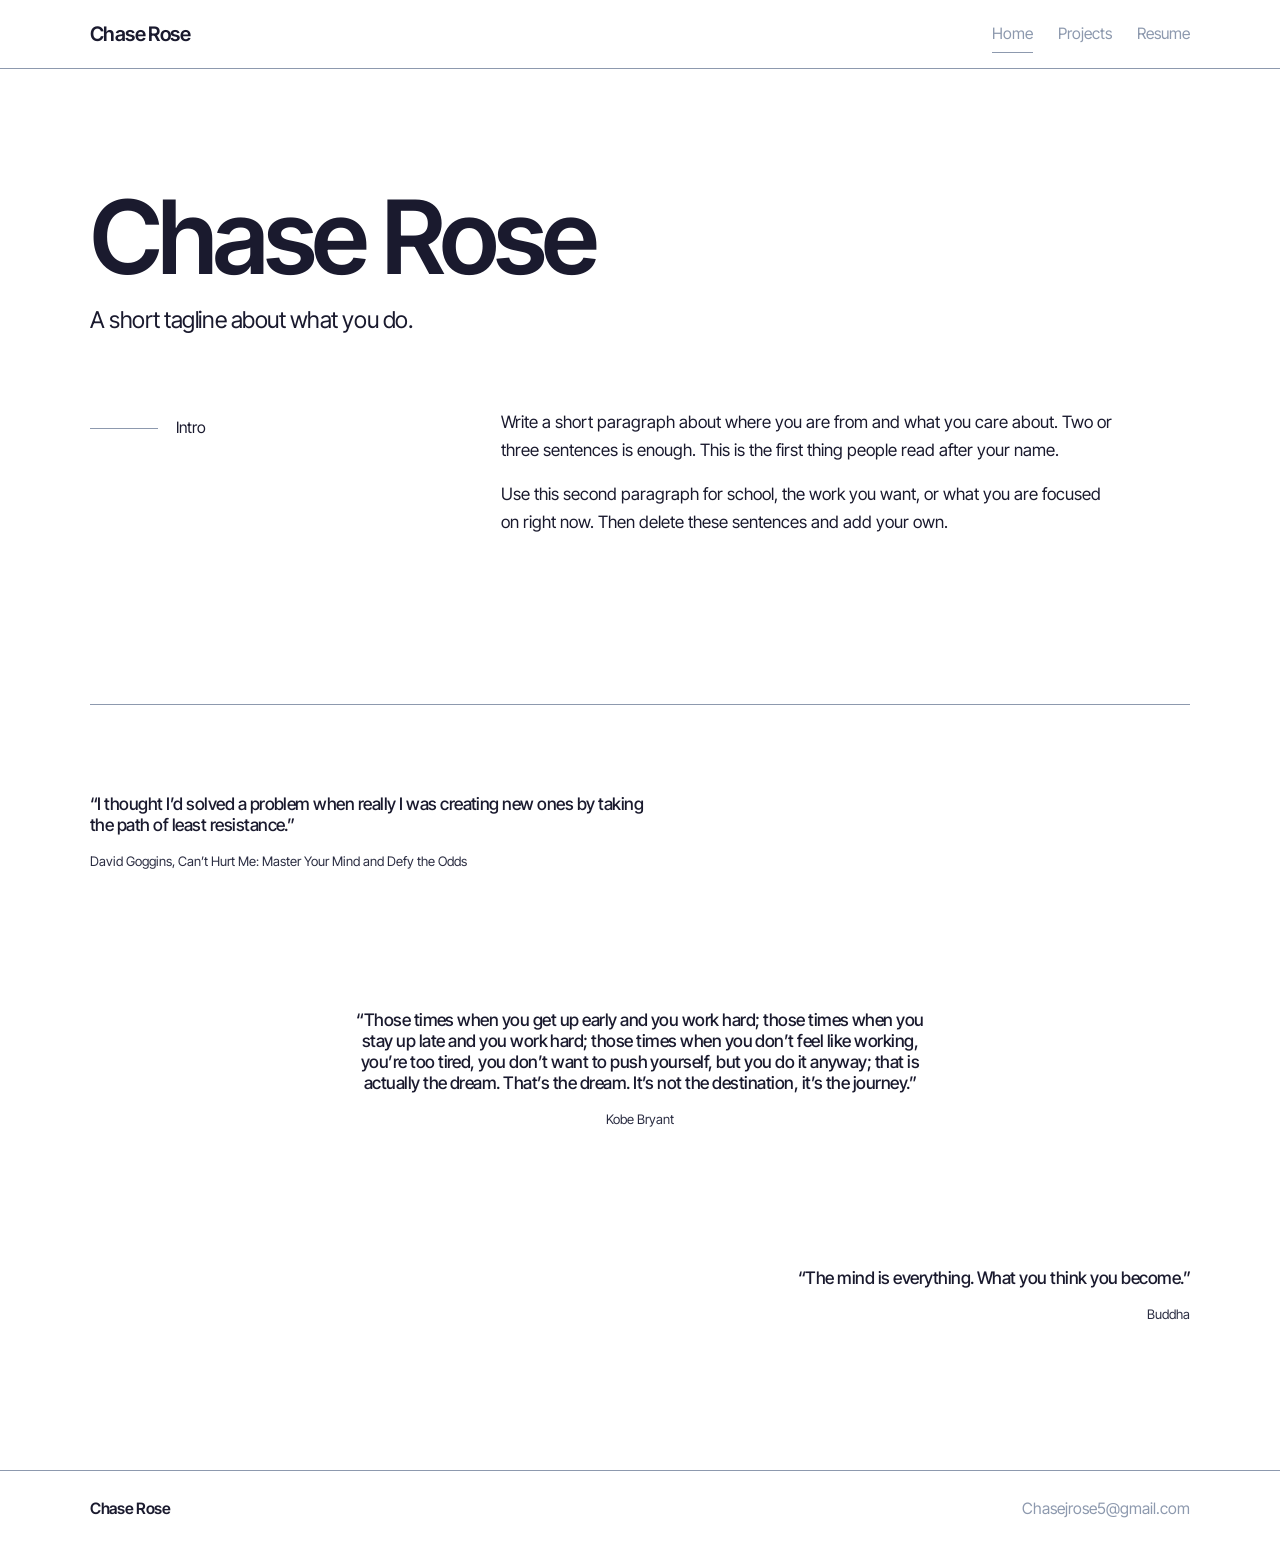
==== index.html @ 449fd2c5 "Initial portfolio site" ====
<!DOCTYPE html>
<html lang="en">
<head>
  <meta charset="UTF-8">
  <meta name="viewport" content="width=device-width, initial-scale=1">
  <title>Chase Rose</title>
  <meta name="description" content="Personal portfolio of Chase Rose. Introduction, projects, and resume.">
  <meta name="theme-color" content="#FFFFFF">
  <link rel="icon" href="favicon.svg" type="image/svg+xml">
  <link rel="preconnect" href="https://fonts.googleapis.com">
  <link rel="preconnect" href="https://fonts.gstatic.com" crossorigin>
  <link href="https://fonts.googleapis.com/css2?family=Inter+Tight:ital,wght@0,400;0,500;0,600;1,400;1,500&display=swap" rel="stylesheet">
  <link rel="stylesheet" href="css/styles.css">
  <script>
    if (window.matchMedia("(prefers-reduced-motion: no-preference)").matches) {
      document.documentElement.classList.add("js");
    }
  </script>
</head>
<body>
  <a class="skip" href="#main">Skip to content</a>

  <!-- EDIT: name (also in the footer and the <title>) and email -->
  <header class="site-header">
    <div class="header-inner wrap">
      <a class="brand" href="index.html">Chase Rose</a>
      <input class="nav-check" type="checkbox" id="nav-toggle">
      <label class="nav-toggle" for="nav-toggle" aria-expanded="false">
        <span class="sr-only">Menu</span>
        <span class="bars" aria-hidden="true"></span>
      </label>
      <nav class="site-nav" aria-label="Primary">
        <ul class="nav-links">
          <li><a href="index.html" aria-current="page">Home</a></li>
          <li><a href="projects.html">Projects</a></li>
          <li><a href="resume.html">Resume</a></li>
        </ul>
      </nav>
    </div>
  </header>

  <main id="main">
    <div class="wrap">
      <section class="hero">
        <!-- EDIT: name -->
        <h1 class="rise">Chase Rose</h1>
        <!-- EDIT: tagline -->
        <p class="tagline rise d1">A short tagline about what you do.</p>
      </section>

      <section class="intro" aria-labelledby="intro-label">
        <div class="intro-kicker reveal">
          <span class="rule" aria-hidden="true"></span>
          <span id="intro-label">Intro</span>
        </div>
        <div class="intro-copy stagger">
          <!-- EDIT: bio -->
          <p class="reveal">Write a short paragraph about where you are from and what you care about. Two or three sentences is enough. This is the first thing people read after your name.</p>
          <p class="reveal">Use this second paragraph for school, the work you want, or what you are focused on right now. Then delete these sentences and add your own.</p>
        </div>
      </section>

      <!-- EDIT: quotes and attributions -->
      <section class="quotes stagger" aria-label="Quotes">
        <figure class="quote reveal">
          <blockquote>
            <p>&ldquo;I thought I&rsquo;d solved a problem when really I was creating new ones by taking the path of least resistance.&rdquo;</p>
          </blockquote>
          <figcaption>David Goggins, Can&rsquo;t Hurt Me: Master Your Mind and Defy the Odds</figcaption>
        </figure>
        <figure class="quote reveal">
          <blockquote>
            <p>&ldquo;Those times when you get up early and you work hard; those times when you stay up late and you work hard; those times when you don&rsquo;t feel like working, you&rsquo;re too tired, you don&rsquo;t want to push yourself, but you do it anyway; that is actually the dream. That&rsquo;s the dream. It&rsquo;s not the destination, it&rsquo;s the journey.&rdquo;</p>
          </blockquote>
          <figcaption>Kobe Bryant</figcaption>
        </figure>
        <figure class="quote reveal">
          <blockquote>
            <p>&ldquo;The mind is everything. What you think you become.&rdquo;</p>
          </blockquote>
          <figcaption>Buddha</figcaption>
        </figure>
      </section>
    </div>
  </main>

  <footer class="site-footer">
    <div class="wrap footer-inner">
      <!-- EDIT: name and email -->
      <p class="footer-name">Chase Rose</p>
      <a href="mailto:Chasejrose5@gmail.com">Chasejrose5@gmail.com</a>
    </div>
  </footer>

  <script src="js/main.js"></script>
</body>
</html>
---- css/styles.css ----
/* ============================================================
   Portfolio styles
   Colors, type, and motion live in :root.
   ============================================================ */

:root {
  --bg: #FFFFFF;
  --bg-elevated: #FFFFFF;
  --text: #1A1A2E;
  --muted: #2B2D42;
  --accent: #8D99AE;
  --accent-hover: #8D99AE;
  --line: #8D99AE;
  --btn-hover-bg: #8D99AE;
  --btn-hover-text: #FFFFFF;
  --ease: cubic-bezier(0.22, 1, 0.36, 1);
  --header: 4.25rem;
  --measure: 62ch;
  --max: 1100px;
  color-scheme: light;
}

*,
*::before,
*::after {
  box-sizing: border-box;
}

html {
  scroll-behavior: smooth;
  background: #FFFFFF;
  color: #1A1A2E;
}

body {
  margin: 0;
  min-height: 100vh;
  display: flex;
  flex-direction: column;
  background: #FFFFFF;
  color: #1A1A2E;
  font-family: "Inter Tight", Inter, "Segoe UI", system-ui, sans-serif;
  font-size: 1.0625rem;
  line-height: 1.65;
  text-rendering: optimizeLegibility;
  -webkit-font-smoothing: antialiased;
}

main {
  flex: 1;
}

h1,
h2,
h3,
p,
ul,
figure,
blockquote {
  margin: 0;
}

h1,
h2,
h3,
p,
li {
  color: #1A1A2E;
}

ul {
  padding: 0;
  list-style: none;
}

a {
  color: inherit;
}

img {
  max-width: 100%;
  display: block;
}

::selection {
  background: #8D99AE;
  color: #FFFFFF;
}

.skip {
  position: absolute;
  left: 1rem;
  top: -4rem;
  z-index: 50;
  padding: 0.5rem 0.75rem;
  background: #2B2D42;
  color: #FFFFFF;
  text-decoration: none;
}

.skip:focus {
  top: 0.75rem;
}

.sr-only {
  position: absolute;
  width: 1px;
  height: 1px;
  padding: 0;
  margin: -1px;
  overflow: hidden;
  clip: rect(0, 0, 0, 0);
  white-space: nowrap;
  border: 0;
}

.wrap {
  width: min(var(--max), calc(100% - 2rem));
  margin-inline: auto;
}

/* Header
   ------------------------------------------------------------ */

.site-header {
  position: sticky;
  top: 0;
  z-index: 30;
  background: #FFFFFF;
  border-bottom: 1px solid #8D99AE;
}

.header-inner {
  position: relative;
  min-height: var(--header);
  display: flex;
  align-items: center;
  justify-content: space-between;
  gap: 1rem;
}

.brand {
  color: #1A1A2E;
  font-size: 1.25rem;
  font-weight: 600;
  letter-spacing: -0.03em;
  text-decoration: none;
  transition: color 0.2s ease;
}

.brand:hover {
  color: #2B2D42;
}

.nav-check {
  position: absolute;
  width: 1px;
  height: 1px;
  padding: 0;
  margin: -1px;
  overflow: hidden;
  clip: rect(0, 0, 0, 0);
  border: 0;
}

.nav-toggle {
  display: none;
  width: 2.75rem;
  height: 2.75rem;
  align-items: center;
  justify-content: center;
  cursor: pointer;
}

.bars,
.bars::before,
.bars::after {
  display: block;
  width: 1.15rem;
  height: 1.5px;
  background: #2B2D42;
  position: relative;
  transition: transform 0.25s var(--ease), opacity 0.2s ease, background-color 0.2s ease;
}

.bars::before,
.bars::after {
  content: "";
  position: absolute;
  left: 0;
}

.bars::before {
  top: -6px;
}

.bars::after {
  top: 6px;
}

.nav-check:focus-visible + .nav-toggle {
  outline: 2px solid #8D99AE;
  outline-offset: 3px;
}

.nav-check:checked + .nav-toggle .bars {
  background: transparent;
}

.nav-check:checked + .nav-toggle .bars::before {
  top: 0;
  transform: rotate(45deg);
}

.nav-check:checked + .nav-toggle .bars::after {
  top: 0;
  transform: rotate(-45deg);
}

.nav-links {
  display: flex;
  align-items: center;
  gap: 1.55rem;
  margin: 0;
  padding: 0;
  list-style: none;
}

.nav-links a {
  position: relative;
  display: inline-block;
  padding: 0.2rem 0;
  color: #8D99AE;
  font-size: 0.98rem;
  text-decoration: none;
  transition: color 0.22s ease;
}

.nav-links a:hover,
.nav-links a:focus-visible {
  color: #8D99AE;
}

.nav-links a::after {
  content: "";
  position: absolute;
  left: 0;
  bottom: -0.15rem;
  width: 100%;
  height: 1px;
  background: #8D99AE;
  transform: scaleX(0);
  transform-origin: left center;
  transition: transform 0.28s var(--ease);
}

.nav-links a:hover::after,
.nav-links a:focus-visible::after,
.nav-links a[aria-current="page"]::after {
  transform: scaleX(1);
}

.nav-links a:hover::after,
.nav-links a:focus-visible::after {
  background: #8D99AE;
}

a:focus-visible,
.nav-toggle:focus-visible {
  outline: 2px solid #8D99AE;
  outline-offset: 3px;
}

/* Home
   ------------------------------------------------------------ */

.hero {
  padding-top: clamp(3.75rem, 10vw, 7.5rem);
  padding-bottom: clamp(2.5rem, 6vw, 4.5rem);
}

.hero h1,
.page-title {
  font-size: clamp(3.4rem, 9vw, 6.4rem);
  font-weight: 600;
  letter-spacing: -0.04em;
  line-height: 0.94;
}

.tagline {
  max-width: 28ch;
  margin-top: 1.15rem;
  font-size: clamp(1.2rem, 2vw, 1.45rem);
  line-height: 1.4;
  letter-spacing: -0.02em;
}

.intro {
  display: grid;
  grid-template-columns: minmax(10rem, 0.72fr) minmax(0, 1.35fr);
  gap: 1.25rem 2.75rem;
  align-items: start;
  padding-bottom: clamp(1rem, 3vw, 2rem);
}

.intro-kicker {
  display: flex;
  align-items: center;
  gap: 1.15rem;
  padding-top: 0.45rem;
  font-size: 0.98rem;
}

.rule {
  width: 4.25rem;
  height: 1px;
  background: #8D99AE;
  flex: none;
}

.intro-copy {
  max-width: var(--measure);
}

.intro-copy p + p,
.project-body p + p {
  margin-top: 1rem;
}

.quotes {
  margin-top: clamp(5rem, 12vw, 8.5rem);
  padding-top: clamp(3.25rem, 8vw, 5.5rem);
  padding-bottom: clamp(1.5rem, 4vw, 2.5rem);
  border-top: 1px solid #8D99AE;
  display: grid;
  gap: clamp(5rem, 12vw, 8.5rem);
}

.quote {
  max-width: min(36rem, 78%);
}

.quote:nth-child(1) {
  justify-self: start;
  text-align: left;
}

.quote:nth-child(2) {
  justify-self: center;
  text-align: center;
}

.quote:nth-child(3) {
  justify-self: end;
  text-align: right;
}

.quote p {
  font-size: clamp(1.02rem, 1.35vw, 1.18rem);
  font-weight: 500;
  letter-spacing: -0.03em;
  line-height: 1.22;
}

.quote figcaption {
  margin-top: 1rem;
  color: #2B2D42;
  font-size: 0.82rem;
}

/* Inner pages
   ------------------------------------------------------------ */

.page-head {
  padding-top: clamp(3.25rem, 8vw, 6.25rem);
  padding-bottom: clamp(2rem, 5vw, 3.25rem);
}

.page-kicker {
  margin-top: 0.85rem;
  color: #2B2D42;
  font-size: clamp(1.15rem, 2vw, 1.4rem);
  font-style: italic;
  font-weight: 400;
  letter-spacing: -0.02em;
}

.project-list {
  padding-bottom: 1rem;
}

.project {
  display: grid;
  grid-template-columns: minmax(13.5rem, 18.5rem) minmax(0, 1fr);
  gap: 1.5rem 3rem;
  align-items: start;
  padding: 2.4rem 0 2.6rem;
}

.project + .project {
  border-top: 1px solid #8D99AE;
}

.project h2 {
  font-size: clamp(1.3rem, 2vw, 1.55rem);
  font-weight: 600;
  letter-spacing: -0.03em;
  line-height: 1.2;
}

.role {
  margin-top: 0.4rem;
  margin-bottom: 1.3rem;
  color: #2B2D42;
  font-style: italic;
}

.project-body {
  max-width: var(--measure);
  color: #1A1A2E;
}

.text-btn {
  display: inline-flex;
  align-items: center;
  justify-content: center;
  min-width: 11.75rem;
  min-height: 3.15rem;
  padding: 0.8rem 1.4rem;
  border: 1px solid #8D99AE;
  background: transparent;
  color: #8D99AE;
  text-decoration: none;
  font-size: 0.98rem;
  line-height: 1.2;
  transition: background-color 0.22s var(--ease), color 0.22s var(--ease);
}

.text-btn:hover,
.text-btn:focus-visible {
  background: #8D99AE;
  border-color: #8D99AE;
  color: #FFFFFF;
}

.project-meta {
  display: flex;
  flex-direction: column;
  align-items: flex-start;
}

/* Resume
   ------------------------------------------------------------ */

.resume-layout {
  display: grid;
  grid-template-columns: minmax(12rem, 0.7fr) minmax(0, 1.35fr);
  gap: clamp(1.75rem, 4vw, 4.5rem);
  align-items: start;
  padding-top: clamp(3.25rem, 8vw, 6.25rem);
  padding-bottom: 1rem;
}

.resume-title {
  align-self: stretch;
}

@media (min-width: 861px) {
  .resume-title h1 {
    position: sticky;
    top: calc(var(--header) + 1.75rem);
  }
}

.resume-section + .resume-section {
  margin-top: 2.85rem;
}

.resume-section h2 {
  font-size: clamp(1.7rem, 3vw, 2.2rem);
  font-weight: 600;
  letter-spacing: -0.03em;
  line-height: 1.15;
  padding-bottom: 0.7rem;
  border-bottom: 1px solid #8D99AE;
  margin-bottom: 1.15rem;
}

.entry + .entry {
  margin-top: 1.55rem;
}

.entry h3 {
  font-size: 1.05rem;
  font-weight: 600;
  letter-spacing: -0.015em;
  line-height: 1.35;
}

.degree {
  margin-top: 0.2rem;
}

.entry ul {
  margin-top: 0.45rem;
  padding-left: 1.15rem;
  list-style: disc;
}

.entry li {
  margin: 0.28rem 0;
  padding-left: 0.2rem;
}

.entry li::marker {
  color: #2B2D42;
}

/* Footer
   ------------------------------------------------------------ */

.site-footer {
  margin-top: clamp(4rem, 9vw, 6.5rem);
  padding: 1.6rem 0 2rem;
  border-top: 1px solid #8D99AE;
  color: #2B2D42;
  font-size: 0.98rem;
}

.footer-inner {
  display: flex;
  justify-content: space-between;
  align-items: baseline;
  gap: 1rem;
}

.footer-name {
  color: #1A1A2E;
  font-weight: 600;
  letter-spacing: -0.02em;
}

.site-footer a {
  color: #8D99AE;
  text-decoration: none;
  border-bottom: 1px solid transparent;
  transition: border-color 0.22s ease, color 0.22s ease;
}

.site-footer a:hover,
.site-footer a:focus-visible {
  color: #8D99AE;
  border-bottom-color: #8D99AE;
}

/* Motion
   Elements stay visible unless JS adds .js on <html>
   and the visitor has not requested reduced motion.
   ------------------------------------------------------------ */

@media (prefers-reduced-motion: no-preference) {
  .rise {
    animation: rise 0.65s var(--ease) both;
  }

  .d1 {
    animation-delay: 80ms;
  }

  .d2 {
    animation-delay: 150ms;
  }
}

@keyframes rise {
  from {
    opacity: 0;
    transform: translateY(12px);
  }
  to {
    opacity: 1;
    transform: none;
  }
}

.js .reveal {
  opacity: 0;
  transform: translateY(12px);
  transition: opacity 0.6s var(--ease), transform 0.6s var(--ease);
}

.js .reveal.is-in {
  opacity: 1;
  transform: none;
}

.js .stagger > .reveal:nth-child(1) { transition-delay: 0ms; }
.js .stagger > .reveal:nth-child(2) { transition-delay: 55ms; }
.js .stagger > .reveal:nth-child(3) { transition-delay: 110ms; }
.js .stagger > .reveal:nth-child(4) { transition-delay: 165ms; }
.js .stagger > .reveal:nth-child(5) { transition-delay: 220ms; }
.js .stagger > .reveal:nth-child(6) { transition-delay: 275ms; }

.js .project-list > .reveal:nth-child(1) { transition-delay: 0ms; }
.js .project-list > .reveal:nth-child(2) { transition-delay: 80ms; }
.js .project-list > .reveal:nth-child(3) { transition-delay: 160ms; }
.js .project-list > .reveal:nth-child(4) { transition-delay: 240ms; }

/* Layout
   ------------------------------------------------------------ */

@media (min-width: 800px) {
  .wrap {
    width: min(var(--max), calc(100% - 4rem));
  }
}

@media (max-width: 860px) {
  .intro,
  .project,
  .resume-layout {
    grid-template-columns: 1fr;
  }

  .project {
    gap: 0.35rem;
    padding: 2rem 0;
  }

  .text-btn {
    width: 100%;
  }

  .project-body {
    margin-top: 1.15rem;
  }

  .resume-layout {
    padding-top: clamp(2.5rem, 8vw, 4rem);
  }
}

@media (max-width: 720px) {
  .nav-toggle {
    display: inline-flex;
  }

  .site-nav {
    position: absolute;
    top: 100%;
    left: 50%;
    width: 100vw;
    transform: translateX(-50%);
    background: #FFFFFF;
    border-bottom: 1px solid #8D99AE;
    max-height: 0;
    overflow: hidden;
    opacity: 0;
    visibility: hidden;
    pointer-events: none;
    transition:
      max-height 0.28s var(--ease),
      opacity 0.22s ease,
      visibility 0s linear 0.22s;
  }

  .nav-check:checked ~ .site-nav {
    max-height: 20rem;
    opacity: 1;
    visibility: visible;
    pointer-events: auto;
    transition:
      max-height 0.28s var(--ease),
      opacity 0.22s ease,
      visibility 0s linear 0s;
  }

  .nav-links {
    flex-direction: column;
    align-items: flex-start;
    gap: 0;
    padding: 0.4rem 1.25rem 1rem;
  }

  .nav-links a {
    padding: 0.75rem 0;
    font-size: 1.05rem;
  }

  .footer-inner {
    flex-direction: column;
    align-items: flex-start;
  }
}

@media (prefers-reduced-motion: reduce) {
  html {
    scroll-behavior: auto;
  }

  *,
  *::before,
  *::after {
    animation-duration: 0.01ms !important;
    animation-iteration-count: 1 !important;
    transition-duration: 0.01ms !important;
    scroll-behavior: auto !important;
  }

  .reveal {
    opacity: 1 !important;
    transform: none !important;
  }
}

@media (min-width: 721px) {
  .nav-check {
    display: none;
  }
}

@media print {
  .site-header,
  .site-footer,
  .skip {
    display: none !important;
  }

  body {
    background: #FFFFFF;
    color: #1A1A2E;
  }

  .reveal {
    opacity: 1 !important;
    transform: none !important;
  }

  .resume-layout,
  .project,
  .intro {
    display: block;
  }

  a {
    text-decoration: none;
  }
}
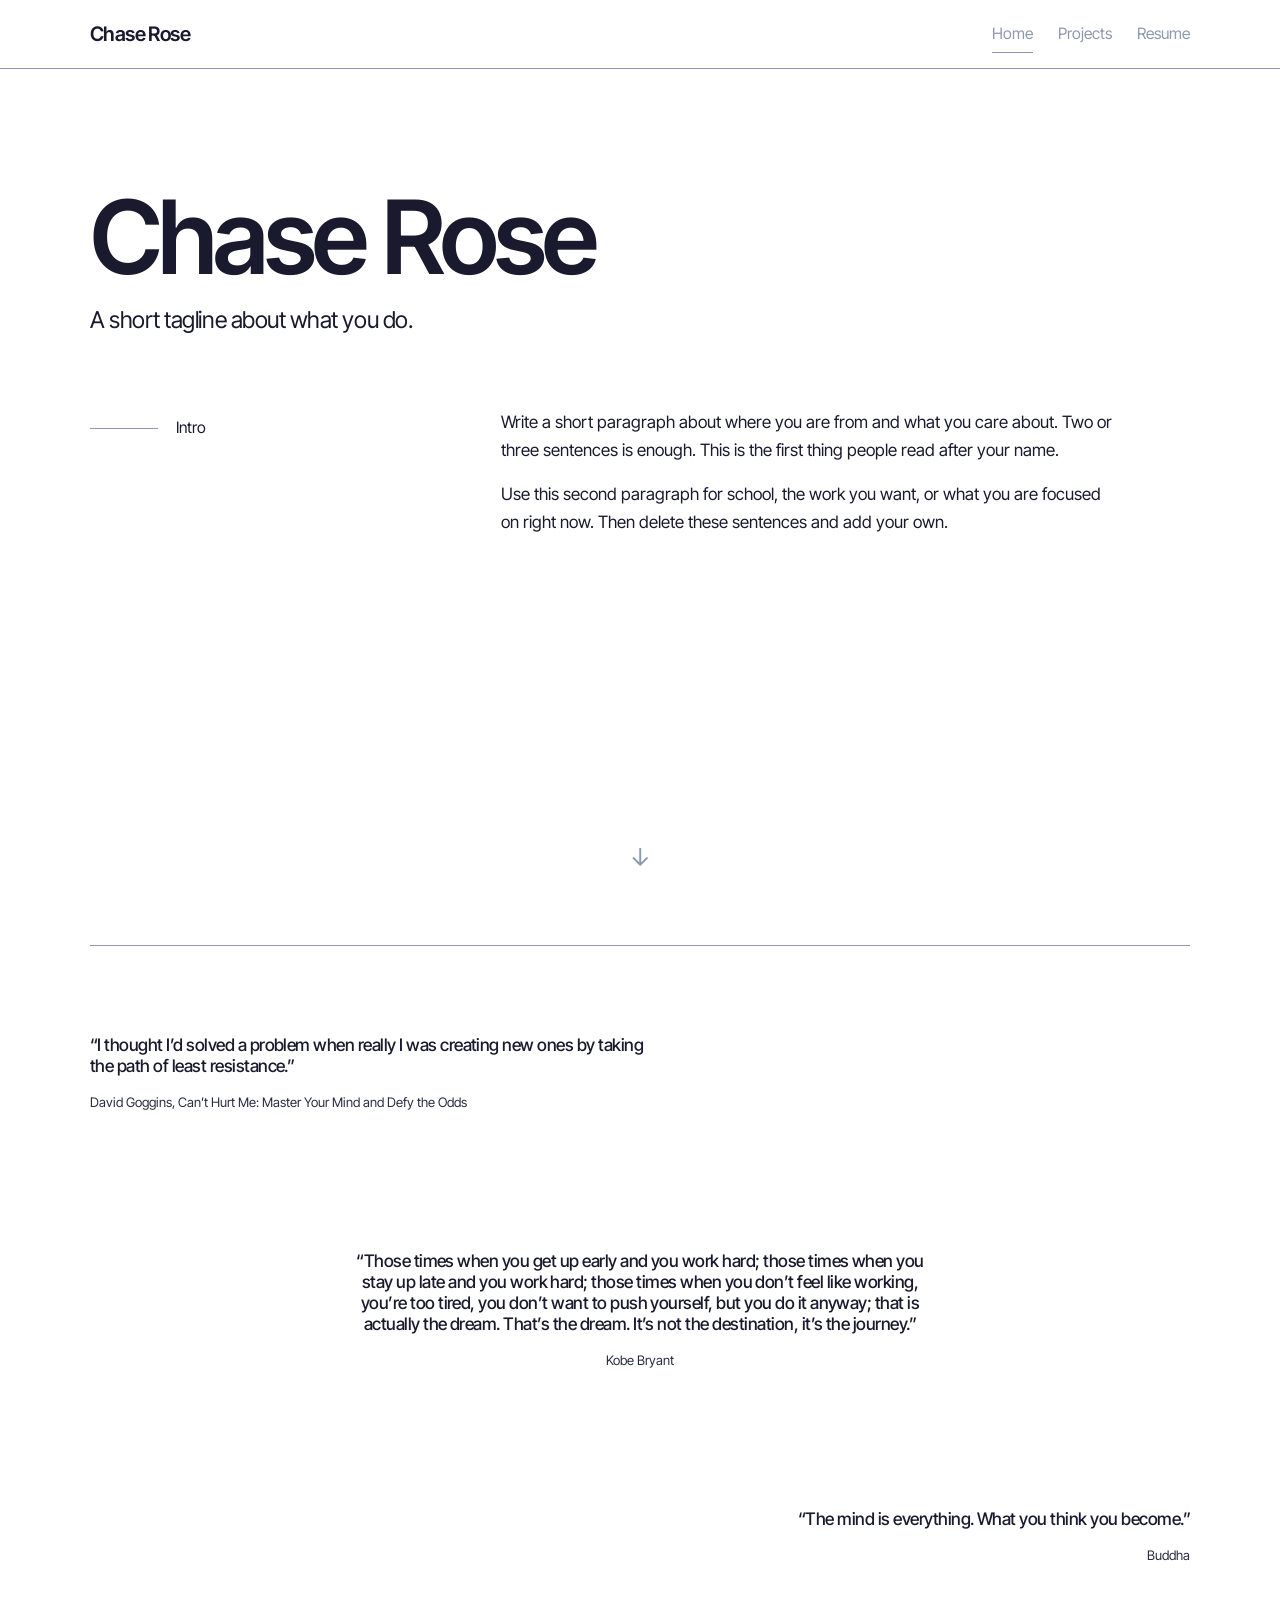
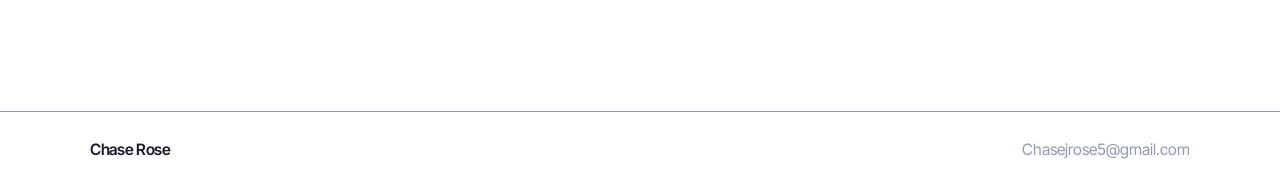
==== commit 154fc61b: "Add a muted scroll arrow on the Home page Visitors see a down arrow under the hero before any quote " ====
--- a/index.html
+++ b/index.html
@@ -41,24 +41,28 @@
 
   <main id="main">
     <div class="wrap">
-      <section class="hero">
-        <!-- EDIT: name -->
-        <h1 class="rise">Chase Rose</h1>
-        <!-- EDIT: tagline -->
-        <p class="tagline rise d1">A short tagline about what you do.</p>
-      </section>
+      <div class="home-fold">
+        <section class="hero">
+          <!-- EDIT: name -->
+          <h1 class="rise">Chase Rose</h1>
+          <!-- EDIT: tagline -->
+          <p class="tagline rise d1">A short tagline about what you do.</p>
+        </section>
 
-      <section class="intro" aria-labelledby="intro-label">
-        <div class="intro-kicker reveal">
-          <span class="rule" aria-hidden="true"></span>
-          <span id="intro-label">Intro</span>
-        </div>
-        <div class="intro-copy stagger">
-          <!-- EDIT: bio -->
-          <p class="reveal">Write a short paragraph about where you are from and what you care about. Two or three sentences is enough. This is the first thing people read after your name.</p>
-          <p class="reveal">Use this second paragraph for school, the work you want, or what you are focused on right now. Then delete these sentences and add your own.</p>
-        </div>
-      </section>
+        <section class="intro" aria-labelledby="intro-label">
+          <div class="intro-kicker reveal">
+            <span class="rule" aria-hidden="true"></span>
+            <span id="intro-label">Intro</span>
+          </div>
+          <div class="intro-copy stagger">
+            <!-- EDIT: bio -->
+            <p class="reveal">Write a short paragraph about where you are from and what you care about. Two or three sentences is enough. This is the first thing people read after your name.</p>
+            <p class="reveal">Use this second paragraph for school, the work you want, or what you are focused on right now. Then delete these sentences and add your own.</p>
+          </div>
+        </section>
+
+        <div class="scroll-hint" aria-hidden="true">&#8595;</div>
+      </div>
 
       <!-- EDIT: quotes and attributions -->
       <section class="quotes stagger" aria-label="Quotes">
--- a/css/styles.css
+++ b/css/styles.css
@@ -295,6 +295,34 @@
   letter-spacing: -0.02em;
 }
 
+/* First screen holds the hero and intro. Quotes start after it.
+   The arrow sits at the bottom of that screen and fades on scroll. */
+.home-fold {
+  min-height: calc(100vh - var(--header));
+  min-height: calc(100svh - var(--header));
+  display: flex;
+  flex-direction: column;
+}
+
+.scroll-hint {
+  margin-top: auto;
+  align-self: center;
+  margin-bottom: clamp(1.15rem, 3.5vh, 2rem);
+  color: #8D99AE;
+  font-family: "Inter Tight", Inter, "Segoe UI", system-ui, sans-serif;
+  font-size: 1.55rem;
+  font-weight: 400;
+  line-height: 1;
+  font-variant-emoji: text;
+  pointer-events: none;
+  user-select: none;
+  transition: opacity 0.45s var(--ease);
+}
+
+.scroll-hint.is-away {
+  opacity: 0;
+}
+
 .intro {
   display: grid;
   grid-template-columns: minmax(10rem, 0.72fr) minmax(0, 1.35fr);
@@ -334,6 +362,11 @@
   border-top: 1px solid #8D99AE;
   display: grid;
   gap: clamp(5rem, 12vw, 8.5rem);
+}
+
+/* The fold already keeps this section off the first screen. */
+.home-fold + .quotes {
+  margin-top: clamp(1.75rem, 4vw, 2.75rem);
 }
 
 .quote {
@@ -722,7 +755,8 @@
 @media print {
   .site-header,
   .site-footer,
-  .skip {
+  .skip,
+  .scroll-hint {
     display: none !important;
   }
 
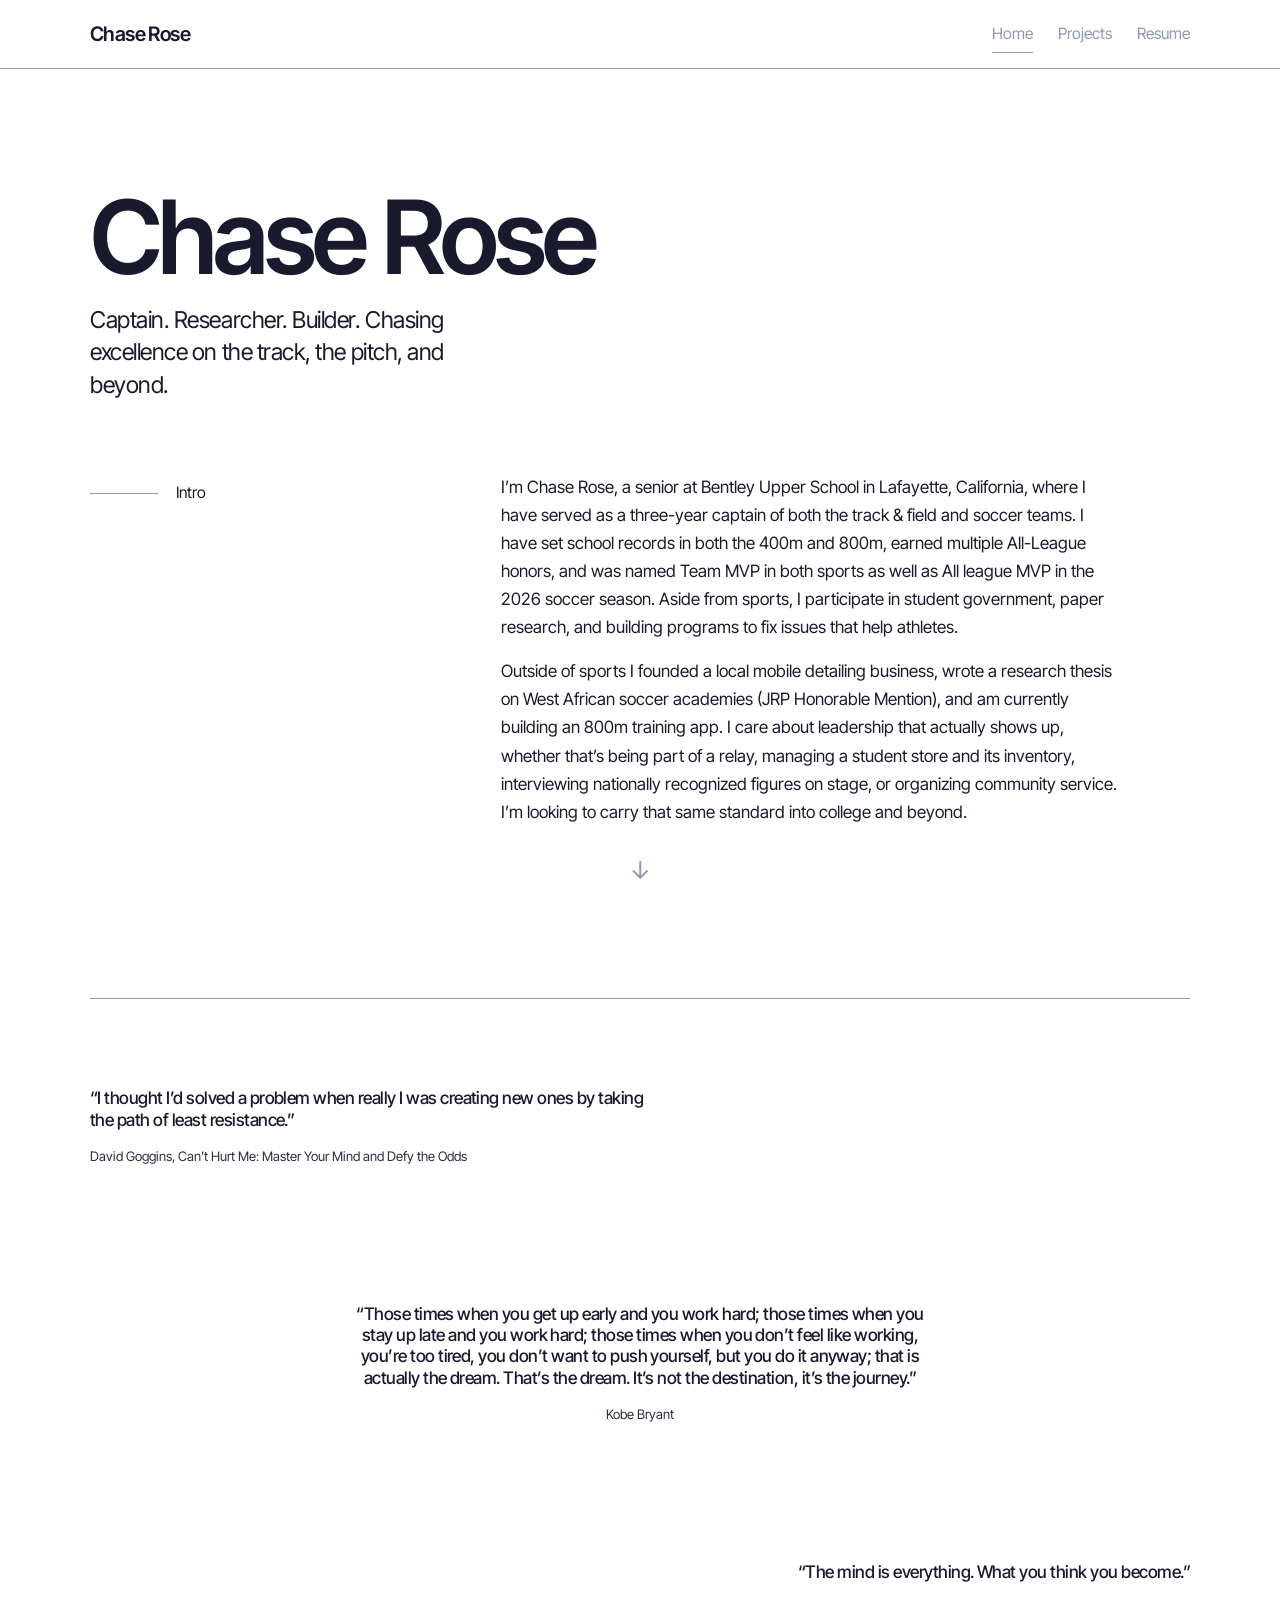
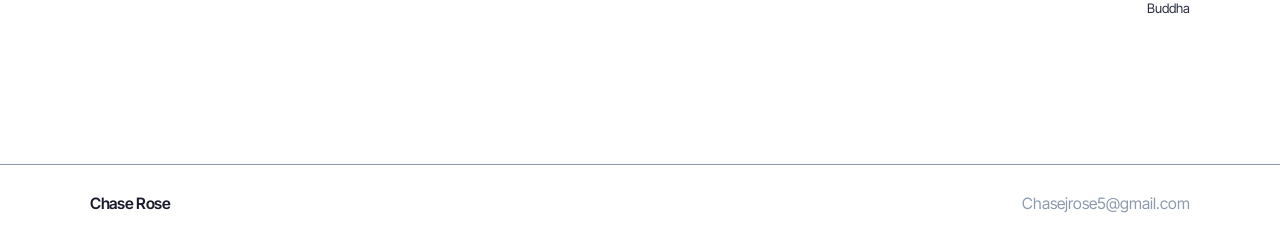
==== commit 60bf6733: "Fill Home and Resume with Chase's copy Replace the placeholder tagline, intro, and resume entries wi" ====
--- a/index.html
+++ b/index.html
@@ -46,7 +46,7 @@
           <!-- EDIT: name -->
           <h1 class="rise">Chase Rose</h1>
           <!-- EDIT: tagline -->
-          <p class="tagline rise d1">A short tagline about what you do.</p>
+          <p class="tagline rise d1">Captain. Researcher. Builder. Chasing excellence on the track, the pitch, and beyond.</p>
         </section>
 
         <section class="intro" aria-labelledby="intro-label">
@@ -56,8 +56,8 @@
           </div>
           <div class="intro-copy stagger">
             <!-- EDIT: bio -->
-            <p class="reveal">Write a short paragraph about where you are from and what you care about. Two or three sentences is enough. This is the first thing people read after your name.</p>
-            <p class="reveal">Use this second paragraph for school, the work you want, or what you are focused on right now. Then delete these sentences and add your own.</p>
+            <p class="reveal">I’m Chase Rose, a senior at Bentley Upper School in Lafayette, California, where I have served as a three-year captain of both the track &amp; field and soccer teams. I have set school records in both the 400m and 800m, earned multiple All-League honors, and was named Team MVP in both sports as well as All league MVP in the 2026 soccer season. Aside from sports, I participate in student government, paper research, and building programs to fix issues that help athletes.</p>
+            <p class="reveal">Outside of sports I founded a local mobile detailing business, wrote a research thesis on West African soccer academies (JRP Honorable Mention), and am currently building an 800m training app. I care about leadership that actually shows up, whether that’s being part of a relay, managing a student store and its inventory, interviewing nationally recognized figures on stage, or organizing community service. I’m looking to carry that same standard into college and beyond.</p>
           </div>
         </section>
 
--- a/css/styles.css
+++ b/css/styles.css
@@ -296,7 +296,7 @@
 }
 
 /* First screen holds the hero and intro. Quotes start after it.
-   The arrow sits at the bottom of that screen and fades on scroll. */
+   The arrow sits low on that screen and fades on scroll. */
 .home-fold {
   min-height: calc(100vh - var(--header));
   min-height: calc(100svh - var(--header));
@@ -305,9 +305,9 @@
 }
 
 .scroll-hint {
+  align-self: center;
   margin-top: auto;
-  align-self: center;
-  margin-bottom: clamp(1.15rem, 3.5vh, 2rem);
+  margin-bottom: clamp(2.5rem, 8vh, 4.5rem);
   color: #8D99AE;
   font-family: "Inter Tight", Inter, "Segoe UI", system-ui, sans-serif;
   font-size: 1.55rem;
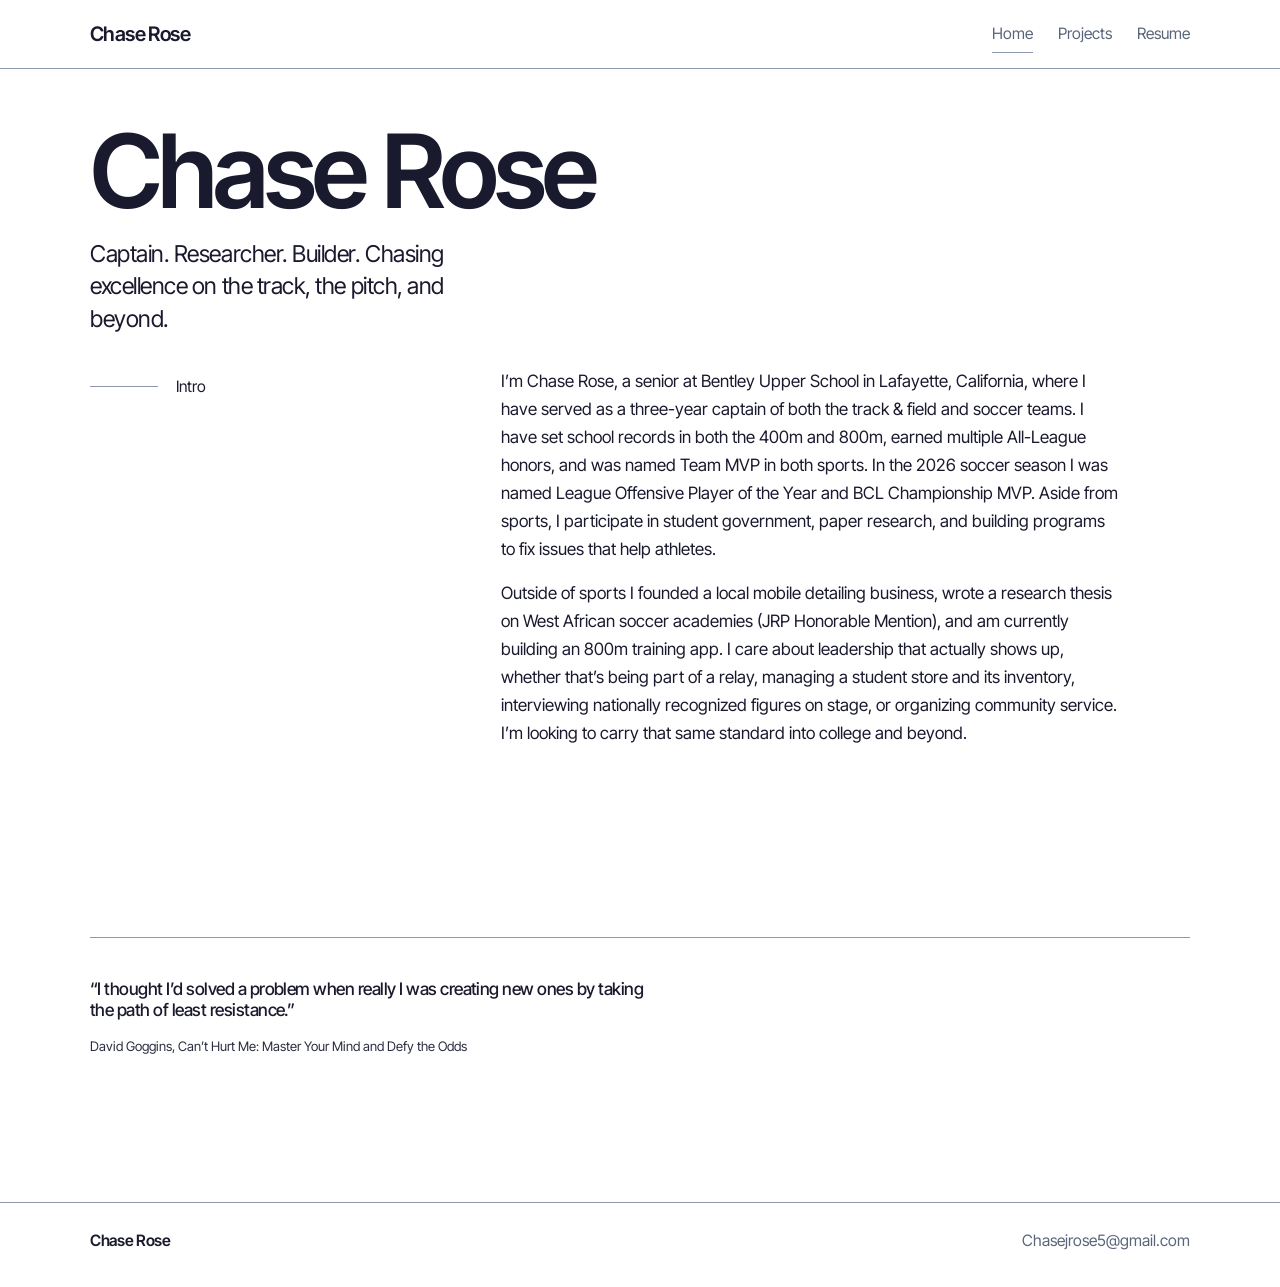
==== commit da1d7aab: "Polish contrast, privacy, and small-screen layout. Darken nav and footer text, drop teammate names f" ====
--- a/index.html
+++ b/index.html
@@ -24,12 +24,11 @@
   <header class="site-header">
     <div class="header-inner wrap">
       <a class="brand" href="index.html">Chase Rose</a>
-      <input class="nav-check" type="checkbox" id="nav-toggle">
-      <label class="nav-toggle" for="nav-toggle" aria-expanded="false">
+      <button class="nav-toggle" type="button" aria-expanded="false" aria-controls="site-nav">
         <span class="sr-only">Menu</span>
         <span class="bars" aria-hidden="true"></span>
-      </label>
-      <nav class="site-nav" aria-label="Primary">
+      </button>
+      <nav class="site-nav" id="site-nav" aria-label="Primary">
         <ul class="nav-links">
           <li><a href="index.html" aria-current="page">Home</a></li>
           <li><a href="projects.html">Projects</a></li>
@@ -56,7 +55,7 @@
           </div>
           <div class="intro-copy stagger">
             <!-- EDIT: bio -->
-            <p class="reveal">I’m Chase Rose, a senior at Bentley Upper School in Lafayette, California, where I have served as a three-year captain of both the track &amp; field and soccer teams. I have set school records in both the 400m and 800m, earned multiple All-League honors, and was named Team MVP in both sports as well as All league MVP in the 2026 soccer season. Aside from sports, I participate in student government, paper research, and building programs to fix issues that help athletes.</p>
+            <p class="reveal">I’m Chase Rose, a senior at Bentley Upper School in Lafayette, California, where I have served as a three-year captain of both the track &amp; field and soccer teams. I have set school records in both the 400m and 800m, earned multiple All-League honors, and was named Team MVP in both sports. In the 2026 soccer season I was named League Offensive Player of the Year and BCL Championship MVP. Aside from sports, I participate in student government, paper research, and building programs to fix issues that help athletes.</p>
             <p class="reveal">Outside of sports I founded a local mobile detailing business, wrote a research thesis on West African soccer academies (JRP Honorable Mention), and am currently building an 800m training app. I care about leadership that actually shows up, whether that’s being part of a relay, managing a student store and its inventory, interviewing nationally recognized figures on stage, or organizing community service. I’m looking to carry that same standard into college and beyond.</p>
           </div>
         </section>
@@ -71,18 +70,6 @@
             <p>&ldquo;I thought I&rsquo;d solved a problem when really I was creating new ones by taking the path of least resistance.&rdquo;</p>
           </blockquote>
           <figcaption>David Goggins, Can&rsquo;t Hurt Me: Master Your Mind and Defy the Odds</figcaption>
-        </figure>
-        <figure class="quote reveal">
-          <blockquote>
-            <p>&ldquo;Those times when you get up early and you work hard; those times when you stay up late and you work hard; those times when you don&rsquo;t feel like working, you&rsquo;re too tired, you don&rsquo;t want to push yourself, but you do it anyway; that is actually the dream. That&rsquo;s the dream. It&rsquo;s not the destination, it&rsquo;s the journey.&rdquo;</p>
-          </blockquote>
-          <figcaption>Kobe Bryant</figcaption>
-        </figure>
-        <figure class="quote reveal">
-          <blockquote>
-            <p>&ldquo;The mind is everything. What you think you become.&rdquo;</p>
-          </blockquote>
-          <figcaption>Buddha</figcaption>
         </figure>
       </section>
     </div>
--- a/css/styles.css
+++ b/css/styles.css
@@ -8,8 +8,8 @@
   --bg-elevated: #FFFFFF;
   --text: #1A1A2E;
   --muted: #2B2D42;
-  --accent: #8D99AE;
-  --accent-hover: #8D99AE;
+  --accent: #596579;
+  --accent-hover: #2B2D42;
   --line: #8D99AE;
   --btn-hover-bg: #8D99AE;
   --btn-hover-text: #FFFFFF;
@@ -152,23 +152,16 @@
   color: #2B2D42;
 }
 
-.nav-check {
-  position: absolute;
-  width: 1px;
-  height: 1px;
-  padding: 0;
-  margin: -1px;
-  overflow: hidden;
-  clip: rect(0, 0, 0, 0);
-  border: 0;
-}
-
 .nav-toggle {
   display: none;
   width: 2.75rem;
   height: 2.75rem;
   align-items: center;
   justify-content: center;
+  padding: 0;
+  border: 0;
+  background: transparent;
+  color: inherit;
   cursor: pointer;
 }
 
@@ -198,21 +191,16 @@
   top: 6px;
 }
 
-.nav-check:focus-visible + .nav-toggle {
-  outline: 2px solid #8D99AE;
-  outline-offset: 3px;
-}
-
-.nav-check:checked + .nav-toggle .bars {
+.nav-toggle[aria-expanded="true"] .bars {
   background: transparent;
 }
 
-.nav-check:checked + .nav-toggle .bars::before {
+.nav-toggle[aria-expanded="true"] .bars::before {
   top: 0;
   transform: rotate(45deg);
 }
 
-.nav-check:checked + .nav-toggle .bars::after {
+.nav-toggle[aria-expanded="true"] .bars::after {
   top: 0;
   transform: rotate(-45deg);
 }
@@ -230,7 +218,7 @@
   position: relative;
   display: inline-block;
   padding: 0.2rem 0;
-  color: #8D99AE;
+  color: var(--accent);
   font-size: 0.98rem;
   text-decoration: none;
   transition: color 0.22s ease;
@@ -238,7 +226,7 @@
 
 .nav-links a:hover,
 .nav-links a:focus-visible {
-  color: #8D99AE;
+  color: var(--accent-hover);
 }
 
 .nav-links a::after {
@@ -275,8 +263,8 @@
    ------------------------------------------------------------ */
 
 .hero {
-  padding-top: clamp(3.75rem, 10vw, 7.5rem);
-  padding-bottom: clamp(2.5rem, 6vw, 4.5rem);
+  padding-top: clamp(2.25rem, 6vh, 6.25rem);
+  padding-bottom: clamp(1.5rem, 3.5vh, 3.25rem);
 }
 
 .hero h1,
@@ -295,8 +283,9 @@
   letter-spacing: -0.02em;
 }
 
-/* First screen holds the hero and intro. Quotes start after it.
-   The arrow sits low on that screen and fades on scroll. */
+/* First screen holds the hero and intro. Quotes start after the fold.
+   The arrow is pinned to the viewport, not the fold, so a long intro
+   cannot push it below the first screen. It fades on scroll. */
 .home-fold {
   min-height: calc(100vh - var(--header));
   min-height: calc(100svh - var(--header));
@@ -305,18 +294,38 @@
 }
 
 .scroll-hint {
-  align-self: center;
-  margin-top: auto;
-  margin-bottom: clamp(2.5rem, 8vh, 4.5rem);
-  color: #8D99AE;
+  position: fixed;
+  z-index: 20;
+  left: 0;
+  right: 0;
+  bottom: clamp(1rem, 3.5vh, 2rem);
+  margin: 0;
+  color: var(--accent);
   font-family: "Inter Tight", Inter, "Segoe UI", system-ui, sans-serif;
   font-size: 1.55rem;
   font-weight: 400;
   line-height: 1;
+  text-align: center;
   font-variant-emoji: text;
   pointer-events: none;
   user-select: none;
   transition: opacity 0.45s var(--ease);
+}
+
+/* On short or narrow screens the intro still reaches the pinned arrow.
+   A full-width fade keeps the mark clear, and it leaves with the arrow. */
+@media (max-width: 860px), (max-height: 740px) {
+  .scroll-hint::before {
+    content: "";
+    position: fixed;
+    z-index: -1;
+    left: 0;
+    right: 0;
+    bottom: 0;
+    height: 6.25rem;
+    background: linear-gradient(to top, #ffffff 0 62%, rgba(255, 255, 255, 0) 100%);
+    pointer-events: none;
+  }
 }
 
 .scroll-hint.is-away {
@@ -331,6 +340,26 @@
   padding-bottom: clamp(1rem, 3vw, 2rem);
 }
 
+.intro-aside {
+  display: flex;
+  flex-direction: column;
+  align-items: flex-start;
+  gap: 1.15rem;
+  min-width: 0;
+}
+
+.home-portrait {
+  width: min(23.5rem, 100%);
+  margin: 0;
+  border: 1px solid rgba(141, 153, 174, 0.45);
+  background: #ffffff;
+}
+
+.home-portrait img {
+  width: 100%;
+  height: auto;
+}
+
 .intro-kicker {
   display: flex;
   align-items: center;
@@ -356,36 +385,23 @@
 }
 
 .quotes {
-  margin-top: clamp(5rem, 12vw, 8.5rem);
-  padding-top: clamp(3.25rem, 8vw, 5.5rem);
+  margin-top: clamp(2rem, 5vw, 3rem);
+  padding-top: clamp(1.75rem, 4vw, 2.5rem);
   padding-bottom: clamp(1.5rem, 4vw, 2.5rem);
   border-top: 1px solid #8D99AE;
   display: grid;
-  gap: clamp(5rem, 12vw, 8.5rem);
+  min-width: 0;
 }
 
 /* The fold already keeps this section off the first screen. */
 .home-fold + .quotes {
-  margin-top: clamp(1.75rem, 4vw, 2.75rem);
+  margin-top: clamp(1.5rem, 4vw, 2.25rem);
 }
 
 .quote {
-  max-width: min(36rem, 78%);
-}
-
-.quote:nth-child(1) {
+  max-width: min(36rem, 100%);
   justify-self: start;
   text-align: left;
-}
-
-.quote:nth-child(2) {
-  justify-self: center;
-  text-align: center;
-}
-
-.quote:nth-child(3) {
-  justify-self: end;
-  text-align: right;
 }
 
 .quote p {
@@ -460,9 +476,9 @@
   min-width: 11.75rem;
   min-height: 3.15rem;
   padding: 0.8rem 1.4rem;
-  border: 1px solid #8D99AE;
+  border: 1px solid var(--line);
   background: transparent;
-  color: #8D99AE;
+  color: var(--accent);
   text-decoration: none;
   font-size: 0.98rem;
   line-height: 1.2;
@@ -471,8 +487,8 @@
 
 .text-btn:hover,
 .text-btn:focus-visible {
-  background: #8D99AE;
-  border-color: #8D99AE;
+  background: var(--accent);
+  border-color: var(--accent);
   color: #FFFFFF;
 }
 
@@ -498,8 +514,25 @@
   align-self: stretch;
 }
 
+.resume-contact {
+  margin: 0.9rem 0 0;
+  font-size: 0.98rem;
+}
+
+.resume-github {
+  color: var(--accent);
+  text-decoration: none;
+  border-bottom: 1px solid transparent;
+}
+
+.resume-github:hover,
+.resume-github:focus-visible {
+  color: #2b2d42;
+  border-bottom-color: #8d99ae;
+}
+
 @media (min-width: 861px) {
-  .resume-title h1 {
+  .resume-title {
     position: sticky;
     top: calc(var(--header) + 1.75rem);
   }
@@ -573,8 +606,16 @@
   letter-spacing: -0.02em;
 }
 
+.footer-links {
+  display: flex;
+  flex-wrap: wrap;
+  justify-content: flex-end;
+  gap: 0.35rem 1.15rem;
+  margin: 0;
+}
+
 .site-footer a {
-  color: #8D99AE;
+  color: var(--accent);
   text-decoration: none;
   border-bottom: 1px solid transparent;
   transition: border-color 0.22s ease, color 0.22s ease;
@@ -582,13 +623,397 @@
 
 .site-footer a:hover,
 .site-footer a:focus-visible {
-  color: #8D99AE;
+  color: var(--accent-hover);
+  border-bottom-color: var(--accent-hover);
+}
+
+/* Projects
+   Quiet index rows and a diary-scale detail column.
+   Wide enough that two projects fill the screen, short of the old 68rem.
+   Home and resume keep the rules above.
+   ------------------------------------------------------------ */
+
+.work-column {
+  width: min(60rem, calc(100% - 3.5rem));
+  margin-inline: auto;
+  padding-top: clamp(2.4rem, 5.5vh, 3.75rem);
+  padding-bottom: 1.5rem;
+  transition: filter 0.32s var(--ease), opacity 0.32s var(--ease);
+}
+
+.work-kicker {
+  margin: 0 0 1.35rem;
+  font-size: clamp(2.1rem, 4vw, 3rem);
+  font-weight: 600;
+  font-style: normal;
+  letter-spacing: -0.03em;
+  line-height: 1.05;
+  color: #1A1A2E;
+}
+
+.work-list {
+  transition: filter 0.25s ease, opacity 0.25s ease;
+}
+
+.work-row {
+  display: flex;
+  align-items: center;
+  gap: 1.6rem;
+  padding: 1.35rem 0;
+  color: #1A1A2E;
+  text-decoration: none;
+}
+
+.work-row + .work-row {
+  box-shadow: inset 0 1px 0 rgba(141, 153, 174, 0.35);
+}
+
+.work-row-main {
+  flex: 1;
+  min-width: 0;
+  display: flex;
+  flex-direction: column;
+  gap: 0.3rem;
+}
+
+.work-row-heading {
+  display: flex;
+  align-items: baseline;
+  justify-content: space-between;
+  gap: 1rem;
+}
+
+.work-row-title {
+  min-width: 0;
+  font-size: clamp(1.2rem, 1.7vw, 1.5rem);
+  font-weight: 500;
+  letter-spacing: -0.02em;
+  line-height: 1.25;
+}
+
+.work-row-blurb {
+  max-width: 40rem;
+  color: #2B2D42;
+  font-size: 0.98rem;
+  line-height: 1.45;
+}
+
+.work-live {
+  color: var(--accent);
+  font-size: 0.72rem;
+  font-weight: 600;
+  letter-spacing: 0.08em;
+  text-transform: uppercase;
+}
+
+.work-row-dates {
+  flex: none;
+  color: var(--accent);
+  font-size: 0.98rem;
+  font-variant-numeric: tabular-nums;
+  letter-spacing: -0.01em;
+  white-space: nowrap;
+}
+
+.work-thumb {
+  flex: none;
+  width: clamp(11rem, 24vw, 20rem);
+  aspect-ratio: 16 / 10;
+  overflow: hidden;
+  border: 1px solid rgba(141, 153, 174, 0.45);
+  background: #FFFFFF;
+  transition: transform 0.28s var(--ease);
+}
+
+.work-thumb img {
+  width: 100%;
+  height: 100%;
+  object-fit: cover;
+  object-position: center;
+}
+
+.ph {
+  position: relative;
+  display: grid;
+  place-items: center;
+  width: 100%;
+  aspect-ratio: 16 / 10;
+  background:
+    linear-gradient(#8D99AE, #8D99AE) center / 1px 100% no-repeat,
+    linear-gradient(#8D99AE, #8D99AE) center / 100% 1px no-repeat,
+    var(--ph-fill, #eef1f4);
+}
+
+.work-thumb .ph {
+  height: 100%;
+  aspect-ratio: auto;
+}
+
+.ph-label {
+  position: relative;
+  z-index: 1;
+  color: var(--accent);
+  font-size: 0.72rem;
+  font-weight: 500;
+  letter-spacing: 0.12em;
+  text-transform: uppercase;
+}
+
+.work-thumb .ph-label {
+  position: absolute;
+  width: 1px;
+  height: 1px;
+  padding: 0;
+  margin: -1px;
+  overflow: hidden;
+  clip: rect(0, 0, 0, 0);
+  white-space: nowrap;
+  border: 0;
+}
+
+.work-backline {
+  margin: 0 0 1.35rem;
+}
+
+.work-back {
+  color: var(--accent);
+  font-size: 0.92rem;
+  text-decoration: none;
+  border-bottom: 1px solid transparent;
+}
+
+.work-back:hover,
+.work-back:focus-visible {
+  color: #2B2D42;
   border-bottom-color: #8D99AE;
 }
 
+.work-hero {
+  width: min(100%, 46rem);
+  border: 1px solid rgba(141, 153, 174, 0.45);
+  background: #FFFFFF;
+}
+
+.work-hero.is-mark {
+  display: grid;
+  place-items: center;
+  padding: 1.85rem 1.5rem;
+}
+
+.work-hero.is-mark img {
+  width: min(22rem, 78%);
+  height: auto;
+}
+
+.work-thumb.is-mark img {
+  object-fit: contain;
+  padding: 0.85rem 1.1rem;
+  background: #ffffff;
+}
+
+.work-hero .ph {
+  display: grid;
+}
+
+.work-hero img,
+.work-print img,
+.work-flyer img {
+  width: 100%;
+  height: auto;
+}
+
+.work-title {
+  margin: 1.35rem 0 0;
+  color: #1A1A2E;
+  font-size: clamp(1.9rem, 3.4vw, 2.4rem);
+  font-weight: 500;
+  font-style: italic;
+  letter-spacing: -0.03em;
+  line-height: 1.12;
+}
+
+.work-meta {
+  margin: 0.4rem 0 0;
+  color: var(--accent);
+  font-size: 0.98rem;
+  font-style: italic;
+}
+
+.work-linkline {
+  display: flex;
+  flex-wrap: wrap;
+  gap: 0.35rem 1.25rem;
+  margin: 0.85rem 0 0;
+}
+
+.work-link {
+  color: #2B2D42;
+  font-size: 0.92rem;
+  text-decoration: underline;
+  text-decoration-thickness: 1px;
+  text-underline-offset: 3px;
+}
+
+.work-link:hover,
+.work-link:focus-visible {
+  color: #1A1A2E;
+}
+
+.work-story {
+  display: flex;
+  flex-direction: column;
+  gap: 1.75rem;
+  padding-top: 1.9rem;
+}
+
+.work-story p {
+  max-width: 46rem;
+  color: #1A1A2E;
+  font-size: 1.02rem;
+  letter-spacing: -0.015em;
+  line-height: 1.6;
+}
+
+.work-ahead {
+  width: min(100%, 46rem);
+  margin-top: 0.4rem;
+  padding-top: 1.6rem;
+  border-top: 1px solid rgba(141, 153, 174, 0.45);
+}
+
+.work-ahead h2 {
+  margin: 0;
+  color: #1A1A2E;
+  font-size: 1.15rem;
+  font-weight: 500;
+  font-style: italic;
+  letter-spacing: -0.02em;
+  line-height: 1.3;
+}
+
+.work-ahead p,
+.work-ahead li {
+  max-width: 46rem;
+  color: #1A1A2E;
+  font-size: 1.02rem;
+  letter-spacing: -0.015em;
+  line-height: 1.6;
+}
+
+.work-ahead p {
+  margin: 0.85rem 0 0;
+}
+
+.work-ahead ul {
+  margin: 0.85rem 0 0;
+  padding-left: 1.15rem;
+  list-style: disc;
+}
+
+.work-ahead li {
+  margin: 0.45rem 0;
+}
+
+.work-ahead h3 {
+  margin: 1.35rem 0 0;
+  color: var(--accent);
+  font-size: 0.78rem;
+  font-weight: 600;
+  letter-spacing: 0.08em;
+  line-height: 1.3;
+  text-transform: uppercase;
+}
+
+.work-ahead h3 + ul {
+  margin-top: 0.4rem;
+}
+
+.work-frame {
+  width: min(100%, 46rem);
+  margin: 0;
+}
+
+.work-print {
+  border: 1px solid rgba(141, 153, 174, 0.45);
+  background: #FFFFFF;
+}
+
+.work-flyer {
+  position: fixed;
+  z-index: 80;
+  margin: 0;
+  pointer-events: none;
+  box-sizing: border-box;
+  animation: none !important;
+  visibility: visible !important;
+}
+
+.work-flyer .ph {
+  height: 100%;
+  aspect-ratio: auto;
+}
+
+@media (hover: hover) and (prefers-reduced-motion: no-preference) {
+  .work-row:hover .work-thumb {
+    transform: scale(1.02);
+  }
+}
+
+@media (max-width: 720px) {
+  .work-column {
+    width: min(60rem, calc(100% - 1.5rem));
+  }
+
+  .work-thumb {
+    width: 7.25rem;
+  }
+
+  .work-row {
+    gap: 1rem;
+    padding: 0.9rem 0;
+  }
+
+  .work-row-title {
+    font-size: 1.05rem;
+  }
+
+  .work-row-dates {
+    font-size: 0.78rem;
+  }
+}
+
+@media (max-width: 480px) {
+  .work-row {
+    align-items: flex-start;
+    gap: 0.75rem;
+  }
+
+  .work-thumb {
+    width: 4.25rem;
+  }
+
+  .work-row-heading {
+    flex-direction: column;
+    align-items: flex-start;
+    gap: 0.15rem;
+  }
+
+  .work-row-title {
+    font-size: 1rem;
+  }
+
+  .work-row-blurb {
+    font-size: 0.9rem;
+  }
+
+  .work-row-dates {
+    white-space: normal;
+    font-size: 0.78rem;
+  }
+}
+
 /* Motion
-   Elements stay visible unless JS adds .js on <html>
-   and the visitor has not requested reduced motion.
+   Copy stays visible until the reveal observer is confirmed working.
    ------------------------------------------------------------ */
 
 @media (prefers-reduced-motion: no-preference) {
@@ -602,6 +1027,30 @@
 
   .d2 {
     animation-delay: 150ms;
+  }
+
+  .work-hero {
+    animation: work-hero-in 0.55s var(--ease) both;
+  }
+
+  html.project-morphing .work-hero:not(.work-flyer),
+  html.morph-done .work-hero {
+    animation: none;
+  }
+
+  html.project-morphing .work-hero:not(.work-flyer) {
+    visibility: hidden;
+  }
+}
+
+@keyframes work-hero-in {
+  from {
+    opacity: 0;
+    transform: scale(0.96);
+  }
+  to {
+    opacity: 1;
+    transform: none;
   }
 }
 
@@ -616,28 +1065,28 @@
   }
 }
 
-.js .reveal {
+.js-reveal .reveal {
   opacity: 0;
   transform: translateY(12px);
   transition: opacity 0.6s var(--ease), transform 0.6s var(--ease);
 }
 
-.js .reveal.is-in {
+.js-reveal .reveal.is-in {
   opacity: 1;
   transform: none;
 }
 
-.js .stagger > .reveal:nth-child(1) { transition-delay: 0ms; }
-.js .stagger > .reveal:nth-child(2) { transition-delay: 55ms; }
-.js .stagger > .reveal:nth-child(3) { transition-delay: 110ms; }
-.js .stagger > .reveal:nth-child(4) { transition-delay: 165ms; }
-.js .stagger > .reveal:nth-child(5) { transition-delay: 220ms; }
-.js .stagger > .reveal:nth-child(6) { transition-delay: 275ms; }
-
-.js .project-list > .reveal:nth-child(1) { transition-delay: 0ms; }
-.js .project-list > .reveal:nth-child(2) { transition-delay: 80ms; }
-.js .project-list > .reveal:nth-child(3) { transition-delay: 160ms; }
-.js .project-list > .reveal:nth-child(4) { transition-delay: 240ms; }
+.js-reveal .stagger > .reveal:nth-child(1) { transition-delay: 0ms; }
+.js-reveal .stagger > .reveal:nth-child(2) { transition-delay: 55ms; }
+.js-reveal .stagger > .reveal:nth-child(3) { transition-delay: 110ms; }
+.js-reveal .stagger > .reveal:nth-child(4) { transition-delay: 165ms; }
+.js-reveal .stagger > .reveal:nth-child(5) { transition-delay: 220ms; }
+.js-reveal .stagger > .reveal:nth-child(6) { transition-delay: 275ms; }
+
+.js-reveal .project-list > .reveal:nth-child(1) { transition-delay: 0ms; }
+.js-reveal .project-list > .reveal:nth-child(2) { transition-delay: 80ms; }
+.js-reveal .project-list > .reveal:nth-child(3) { transition-delay: 160ms; }
+.js-reveal .project-list > .reveal:nth-child(4) { transition-delay: 240ms; }
 
 /* Layout
    ------------------------------------------------------------ */
@@ -645,6 +1094,12 @@
 @media (min-width: 800px) {
   .wrap {
     width: min(var(--max), calc(100% - 4rem));
+  }
+}
+
+@media (max-height: 740px) {
+  .home-portrait {
+    width: min(17rem, 72vw);
   }
 }
 
@@ -655,6 +1110,10 @@
     grid-template-columns: 1fr;
   }
 
+  .home-portrait {
+    width: min(19.25rem, 80vw);
+  }
+
   .project {
     gap: 0.35rem;
     padding: 2rem 0;
@@ -679,33 +1138,25 @@
   }
 
   .site-nav {
-    position: absolute;
-    top: 100%;
-    left: 50%;
-    width: 100vw;
-    transform: translateX(-50%);
+    position: fixed;
+    z-index: 40;
+    top: var(--header);
+    left: 0;
+    right: 0;
+    bottom: 0;
     background: #FFFFFF;
-    border-bottom: 1px solid #8D99AE;
-    max-height: 0;
-    overflow: hidden;
+    overflow: auto;
     opacity: 0;
     visibility: hidden;
     pointer-events: none;
-    transition:
-      max-height 0.28s var(--ease),
-      opacity 0.22s ease,
-      visibility 0s linear 0.22s;
-  }
-
-  .nav-check:checked ~ .site-nav {
-    max-height: 20rem;
+    transition: opacity 0.22s ease, visibility 0s linear 0.22s;
+  }
+
+  .site-nav.is-open {
     opacity: 1;
     visibility: visible;
     pointer-events: auto;
-    transition:
-      max-height 0.28s var(--ease),
-      opacity 0.22s ease,
-      visibility 0s linear 0s;
+    transition: opacity 0.22s ease, visibility 0s linear 0s;
   }
 
   .nav-links {
@@ -723,6 +1174,10 @@
   .footer-inner {
     flex-direction: column;
     align-items: flex-start;
+  }
+
+  .footer-links {
+    justify-content: flex-start;
   }
 }
 
@@ -744,11 +1199,17 @@
     opacity: 1 !important;
     transform: none !important;
   }
-}
-
-@media (min-width: 721px) {
-  .nav-check {
-    display: none;
+
+  .work-hero,
+  .work-column,
+  .work-list,
+  .work-row,
+  .work-thumb,
+  .work-print {
+    animation: none !important;
+    filter: none !important;
+    opacity: 1 !important;
+    transition: none !important;
   }
 }
 
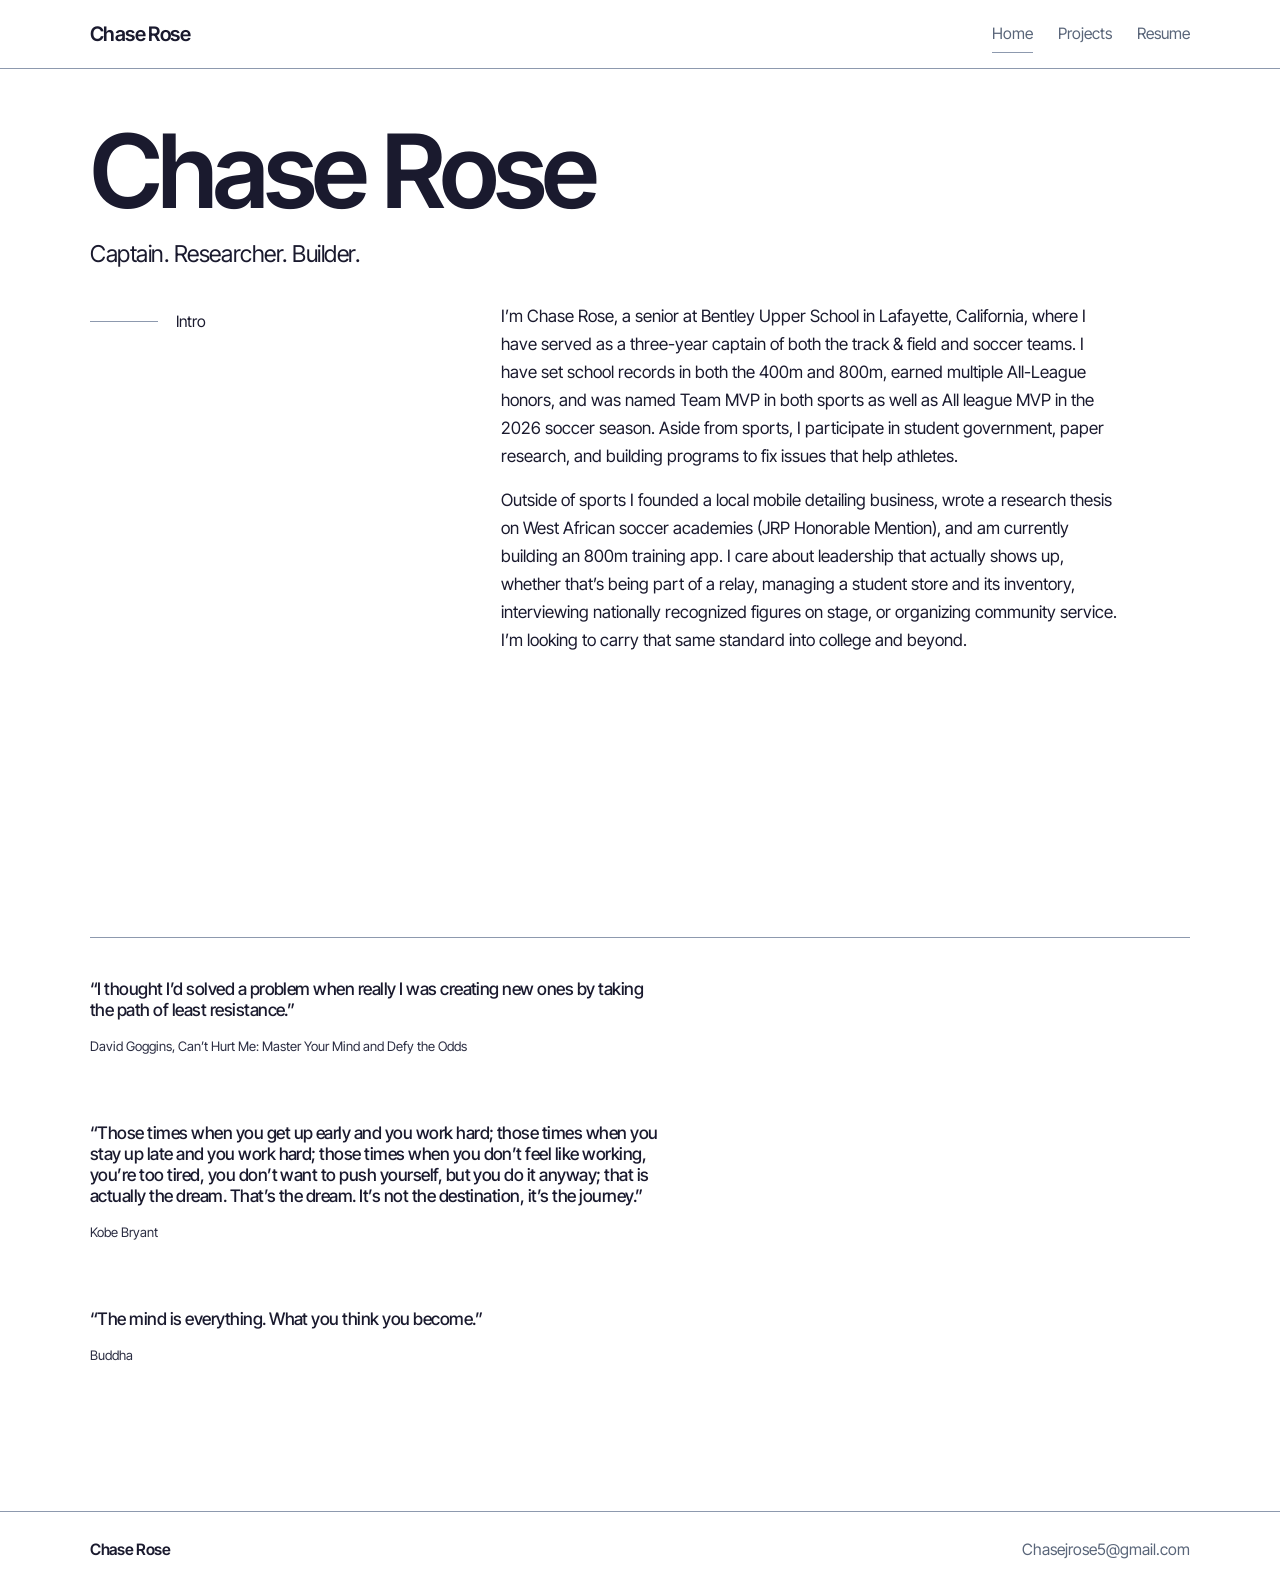
==== commit 633d3696: "Drop the Home opener, reorder SAT, and remove Skills. Soccer and track copy and the three Home quote" ====
--- a/index.html
+++ b/index.html
@@ -45,7 +45,7 @@
           <!-- EDIT: name -->
           <h1 class="rise">Chase Rose</h1>
           <!-- EDIT: tagline -->
-          <p class="tagline rise d1">Captain. Researcher. Builder. Chasing excellence on the track, the pitch, and beyond.</p>
+          <p class="tagline rise d1">Captain. Researcher. Builder.</p>
         </section>
 
         <section class="intro" aria-labelledby="intro-label">
@@ -55,7 +55,7 @@
           </div>
           <div class="intro-copy stagger">
             <!-- EDIT: bio -->
-            <p class="reveal">I’m Chase Rose, a senior at Bentley Upper School in Lafayette, California, where I have served as a three-year captain of both the track &amp; field and soccer teams. I have set school records in both the 400m and 800m, earned multiple All-League honors, and was named Team MVP in both sports. In the 2026 soccer season I was named League Offensive Player of the Year and BCL Championship MVP. Aside from sports, I participate in student government, paper research, and building programs to fix issues that help athletes.</p>
+            <p class="reveal">I’m Chase Rose, a senior at Bentley Upper School in Lafayette, California, where I have served as a three-year captain of both the track &amp; field and soccer teams. I have set school records in both the 400m and 800m, earned multiple All-League honors, and was named Team MVP in both sports as well as All league MVP in the 2026 soccer season. Aside from sports, I participate in student government, paper research, and building programs to fix issues that help athletes.</p>
             <p class="reveal">Outside of sports I founded a local mobile detailing business, wrote a research thesis on West African soccer academies (JRP Honorable Mention), and am currently building an 800m training app. I care about leadership that actually shows up, whether that’s being part of a relay, managing a student store and its inventory, interviewing nationally recognized figures on stage, or organizing community service. I’m looking to carry that same standard into college and beyond.</p>
           </div>
         </section>
@@ -70,6 +70,18 @@
             <p>&ldquo;I thought I&rsquo;d solved a problem when really I was creating new ones by taking the path of least resistance.&rdquo;</p>
           </blockquote>
           <figcaption>David Goggins, Can&rsquo;t Hurt Me: Master Your Mind and Defy the Odds</figcaption>
+        </figure>
+        <figure class="quote reveal">
+          <blockquote>
+            <p>&ldquo;Those times when you get up early and you work hard; those times when you stay up late and you work hard; those times when you don&rsquo;t feel like working, you&rsquo;re too tired, you don&rsquo;t want to push yourself, but you do it anyway; that is actually the dream. That&rsquo;s the dream. It&rsquo;s not the destination, it&rsquo;s the journey.&rdquo;</p>
+          </blockquote>
+          <figcaption>Kobe Bryant</figcaption>
+        </figure>
+        <figure class="quote reveal">
+          <blockquote>
+            <p>&ldquo;The mind is everything. What you think you become.&rdquo;</p>
+          </blockquote>
+          <figcaption>Buddha</figcaption>
         </figure>
       </section>
     </div>
--- a/css/styles.css
+++ b/css/styles.css
@@ -390,6 +390,7 @@
   padding-bottom: clamp(1.5rem, 4vw, 2.5rem);
   border-top: 1px solid #8D99AE;
   display: grid;
+  gap: clamp(2.5rem, 6vw, 4rem);
   min-width: 0;
 }
 
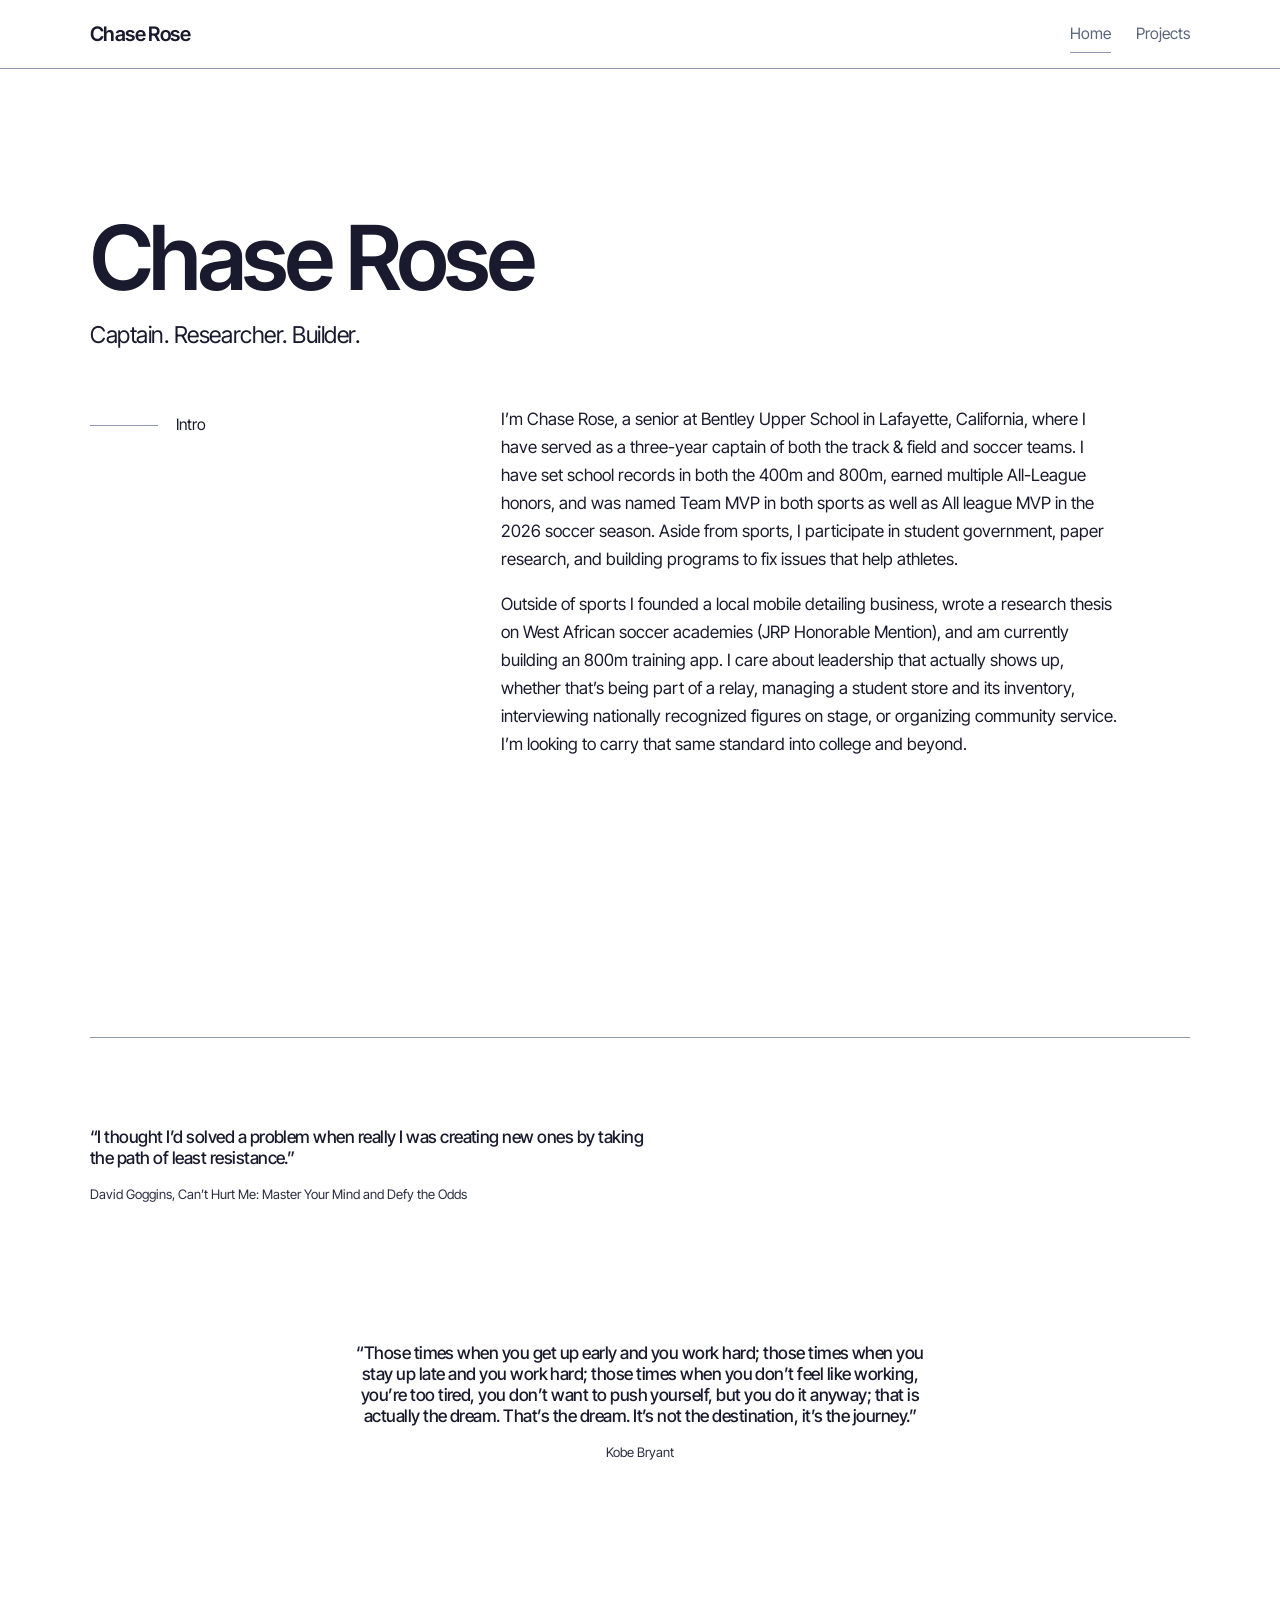
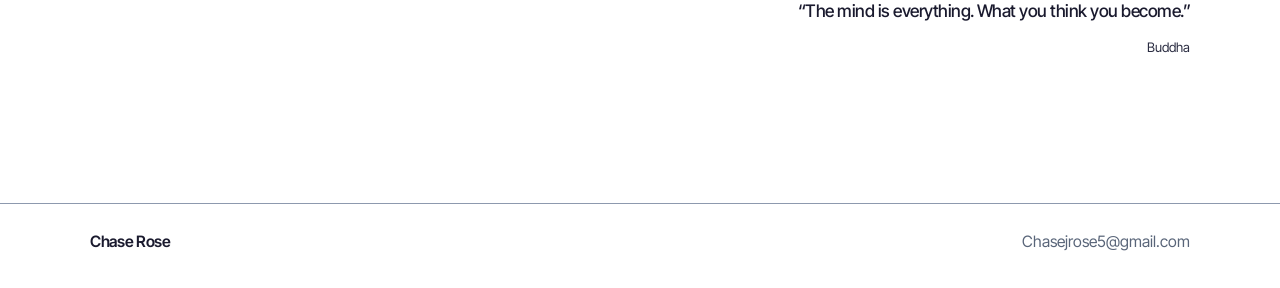
==== commit 5167d744: "Restructure the home page into a short personal story. Drop the resume page, education, and voluntee" ====
--- a/index.html
+++ b/index.html
@@ -4,7 +4,7 @@
   <meta charset="UTF-8">
   <meta name="viewport" content="width=device-width, initial-scale=1">
   <title>Chase Rose</title>
-  <meta name="description" content="Personal portfolio of Chase Rose. Introduction, projects, and resume.">
+  <meta name="description" content="Personal portfolio of Chase Rose. An origin story, what he is building, and life on the track and the field.">
   <meta name="theme-color" content="#FFFFFF">
   <link rel="icon" href="favicon.svg" type="image/svg+xml">
   <link rel="preconnect" href="https://fonts.googleapis.com">
@@ -32,7 +32,6 @@
         <ul class="nav-links">
           <li><a href="index.html" aria-current="page">Home</a></li>
           <li><a href="projects.html">Projects</a></li>
-          <li><a href="resume.html">Resume</a></li>
         </ul>
       </nav>
     </div>
--- a/css/styles.css
+++ b/css/styles.css
@@ -263,11 +263,40 @@
    ------------------------------------------------------------ */
 
 .hero {
-  padding-top: clamp(2.25rem, 6vh, 6.25rem);
-  padding-bottom: clamp(1.5rem, 3.5vh, 3.25rem);
-}
-
-.hero h1,
+  display: grid;
+  grid-template-columns: minmax(0, 1fr) auto;
+  grid-template-areas:
+    "name photo"
+    "tag photo";
+  align-items: center;
+  column-gap: clamp(1.5rem, 4vw, 3.5rem);
+  row-gap: 1.15rem;
+  padding-top: clamp(1.5rem, 4vh, 3rem);
+  padding-bottom: clamp(2.75rem, 6vh, 4.5rem);
+}
+
+.hero h1 {
+  grid-area: name;
+  align-self: end;
+  min-width: 0;
+  font-size: clamp(3.2rem, 7.2vw, 5.6rem);
+  font-weight: 600;
+  letter-spacing: -0.04em;
+  line-height: 0.94;
+}
+
+.hero .tagline {
+  grid-area: tag;
+  align-self: start;
+  margin-top: 0;
+}
+
+.hero .home-portrait {
+  grid-area: photo;
+  justify-self: end;
+  width: min(23.5rem, 100%);
+}
+
 .page-title {
   font-size: clamp(3.4rem, 9vw, 6.4rem);
   font-weight: 600;
@@ -283,14 +312,14 @@
   letter-spacing: -0.02em;
 }
 
-/* First screen holds the hero and intro. Quotes start after the fold.
-   The arrow is pinned to the viewport, not the fold, so a long intro
-   cannot push it below the first screen. It fades on scroll. */
+/* First screen is the name, portrait, and tagline.
+   The arrow is pinned to the viewport and fades on scroll. */
 .home-fold {
   min-height: calc(100vh - var(--header));
   min-height: calc(100svh - var(--header));
   display: flex;
   flex-direction: column;
+  justify-content: center;
 }
 
 .scroll-hint {
@@ -385,24 +414,317 @@
 }
 
 .quotes {
-  margin-top: clamp(2rem, 5vw, 3rem);
-  padding-top: clamp(1.75rem, 4vw, 2.5rem);
+  margin-top: clamp(5rem, 12vw, 8.5rem);
+  padding-top: clamp(3.25rem, 8vw, 5.5rem);
   padding-bottom: clamp(1.5rem, 4vw, 2.5rem);
   border-top: 1px solid #8D99AE;
   display: grid;
-  gap: clamp(2.5rem, 6vw, 4rem);
+  grid-template-columns: minmax(0, 1fr);
+  gap: clamp(5rem, 12vw, 8.5rem);
   min-width: 0;
 }
 
-/* The fold already keeps this section off the first screen. */
-.home-fold + .quotes {
-  margin-top: clamp(1.5rem, 4vw, 2.25rem);
+/* Story sections
+   ------------------------------------------------------------ */
+
+.story-section {
+  margin-top: clamp(4.25rem, 9vw, 7rem);
+  padding-top: clamp(1.35rem, 3vw, 2rem);
+  border-top: 1px solid #8D99AE;
+  scroll-margin-top: calc(var(--header) + 0.75rem);
+}
+
+.story-section h2 {
+  margin-bottom: 1.15rem;
+  font-size: clamp(1.7rem, 3vw, 2.2rem);
+  font-weight: 600;
+  letter-spacing: -0.03em;
+  line-height: 1.15;
+}
+
+.story-copy {
+  max-width: var(--measure);
+}
+
+.story-copy p + p,
+.field-card p,
+.build-body {
+  margin-top: 0;
+}
+
+.story-copy p + p {
+  margin-top: 1rem;
+}
+
+.build-grid,
+.field-grid,
+.story-grid {
+  display: grid;
+  gap: 1.25rem 1.5rem;
+}
+
+.build-grid,
+.field-grid {
+  grid-template-columns: repeat(2, minmax(0, 1fr));
+}
+
+.story-grid {
+  grid-template-columns: repeat(3, minmax(0, 1fr));
+}
+
+.build-card {
+  display: flex;
+  flex-direction: column;
+  min-width: 0;
+  border: 1px solid rgba(141, 153, 174, 0.45);
+  background: #FFFFFF;
+}
+
+.build-card-link {
+  display: flex;
+  flex-direction: column;
+  gap: 0.75rem;
+  flex: 1;
+  padding-bottom: 0.15rem;
+  color: inherit;
+  text-decoration: none;
+}
+
+.build-card-link:hover .build-headline,
+.build-card-link:focus-visible .build-headline {
+  color: #2B2D42;
+}
+
+.build-media {
+  display: block;
+  aspect-ratio: 16 / 10;
+  overflow: hidden;
+  border-bottom: 1px solid rgba(141, 153, 174, 0.45);
+  background: #FFFFFF;
+}
+
+.build-media img {
+  width: 100%;
+  height: 100%;
+  object-fit: cover;
+}
+
+.build-media.is-mark {
+  display: grid;
+  place-items: center;
+}
+
+.build-media.is-mark img {
+  width: min(16rem, 78%);
+  height: auto;
+  object-fit: contain;
+  padding: 1.1rem;
+}
+
+.build-kicker,
+.build-headline,
+.build-body,
+.build-more,
+.race-countdown {
+  margin-inline: 1.1rem;
+}
+
+.build-kicker {
+  color: var(--accent);
+  font-size: 0.78rem;
+  font-weight: 600;
+  letter-spacing: 0.08em;
+  line-height: 1.3;
+  text-transform: uppercase;
+}
+
+.build-headline {
+  font-size: clamp(1.25rem, 2vw, 1.5rem);
+  font-weight: 500;
+  font-style: italic;
+  letter-spacing: -0.03em;
+  line-height: 1.25;
+}
+
+.build-body,
+.field-card p,
+.story-lead,
+.story-card p,
+.fun-facts li {
+  color: #1A1A2E;
+  font-size: 1.02rem;
+  letter-spacing: -0.015em;
+  line-height: 1.6;
+}
+
+.build-more {
+  color: #2B2D42;
+  font-size: 0.92rem;
+  text-decoration: underline;
+  text-decoration-thickness: 1px;
+  text-underline-offset: 3px;
+}
+
+.build-card .work-linkline {
+  margin: 0.85rem 1.1rem 1.1rem;
+}
+
+.race-countdown {
+  display: flex;
+  flex-direction: column;
+  gap: 0.15rem;
+}
+
+.race-count {
+  color: #1A1A2E;
+  font-size: clamp(2.4rem, 4vw, 3.4rem);
+  font-weight: 600;
+  letter-spacing: -0.04em;
+  line-height: 0.95;
+  font-variant-numeric: tabular-nums;
+}
+
+.race-rest {
+  color: #2B2D42;
+  font-size: 0.95rem;
+  line-height: 1.4;
+}
+
+.field-card h3,
+.story-card h3 {
+  font-size: 1.15rem;
+  font-weight: 600;
+  letter-spacing: -0.02em;
+  line-height: 1.3;
+}
+
+.field-card p {
+  margin-top: 0.55rem;
+}
+
+.fun-facts {
+  max-width: 42rem;
+  padding: 0;
+  list-style: none;
+}
+
+.fun-facts li {
+  padding: 0.85rem 0;
+}
+
+.fun-facts li + li {
+  border-top: 1px solid rgba(141, 153, 174, 0.45);
+}
+
+.story-lead {
+  max-width: var(--measure);
+  margin-bottom: 1.15rem;
+}
+
+.soon {
+  background: #f7f8fa;
+  border: 1px dashed #8D99AE;
+  color: #596579;
+}
+
+.soon-label {
+  display: block;
+  margin-bottom: 0.4rem;
+  color: #596579;
+  font-size: 0.72rem;
+  font-weight: 600;
+  letter-spacing: 0.08em;
+  line-height: 1.3;
+  text-transform: uppercase;
+}
+
+.fun-facts li.soon {
+  margin-top: 0.75rem;
+  padding: 0.9rem 1rem;
+  border: 1px dashed #8D99AE;
+}
+
+.fun-facts li.soon + li.soon {
+  border-top: 1px dashed #8D99AE;
+}
+
+.soon .soon-text,
+.story-card.soon p,
+.video-slot.soon p {
+  color: #596579;
+}
+
+.story-card.soon {
+  min-height: 9.5rem;
+  padding: 1.1rem 1.15rem 1.2rem;
+}
+
+.story-card.soon h3 {
+  color: #596579;
+  font-style: italic;
+  font-weight: 500;
+}
+
+.video-slot.soon {
+  display: grid;
+  place-items: center;
+  align-content: center;
+  gap: 0.35rem;
+  width: min(100%, 46rem);
+  min-height: 14rem;
+  aspect-ratio: 16 / 9;
+  padding: 1.5rem;
+  text-align: center;
+}
+
+.video-slot.soon .soon-label {
+  margin-bottom: 0;
+}
+
+.story-section .quotes {
+  margin-top: 0.35rem;
+  padding-top: 0;
+  border-top: 0;
+}
+
+.contact-links {
+  display: flex;
+  flex-wrap: wrap;
+  gap: 0.55rem 1.4rem;
+  max-width: var(--measure);
+}
+
+.contact-links a {
+  color: var(--accent);
+  text-decoration: none;
+  border-bottom: 1px solid transparent;
+}
+
+.contact-links a:hover,
+.contact-links a:focus-visible {
+  color: #2B2D42;
+  border-bottom-color: #8D99AE;
 }
 
 .quote {
-  max-width: min(36rem, 100%);
+  width: min(36rem, 78%);
+  max-width: 100%;
+  min-width: 0;
+}
+
+.quote:nth-child(1) {
   justify-self: start;
   text-align: left;
+}
+
+.quote:nth-child(2) {
+  justify-self: center;
+  text-align: center;
+}
+
+.quote:nth-child(3) {
+  justify-self: end;
+  text-align: right;
 }
 
 .quote p {
@@ -631,7 +953,7 @@
 /* Projects
    Quiet index rows and a diary-scale detail column.
    Wide enough that two projects fill the screen, short of the old 68rem.
-   Home and resume keep the rules above.
+   Home keeps the rules above.
    ------------------------------------------------------------ */
 
 .work-column {
@@ -1099,15 +1421,33 @@
 }
 
 @media (max-height: 740px) {
-  .home-portrait {
+  .home-portrait,
+  .hero .home-portrait {
     width: min(17rem, 72vw);
   }
 }
 
 @media (max-width: 860px) {
+  .hero {
+    grid-template-columns: 1fr;
+    grid-template-areas:
+      "name"
+      "tag"
+      "photo";
+    row-gap: 1rem;
+  }
+
+  .hero .home-portrait {
+    justify-self: start;
+    width: min(19.25rem, 80vw);
+  }
+
   .intro,
   .project,
-  .resume-layout {
+  .resume-layout,
+  .build-grid,
+  .field-grid,
+  .story-grid {
     grid-template-columns: 1fr;
   }
 
